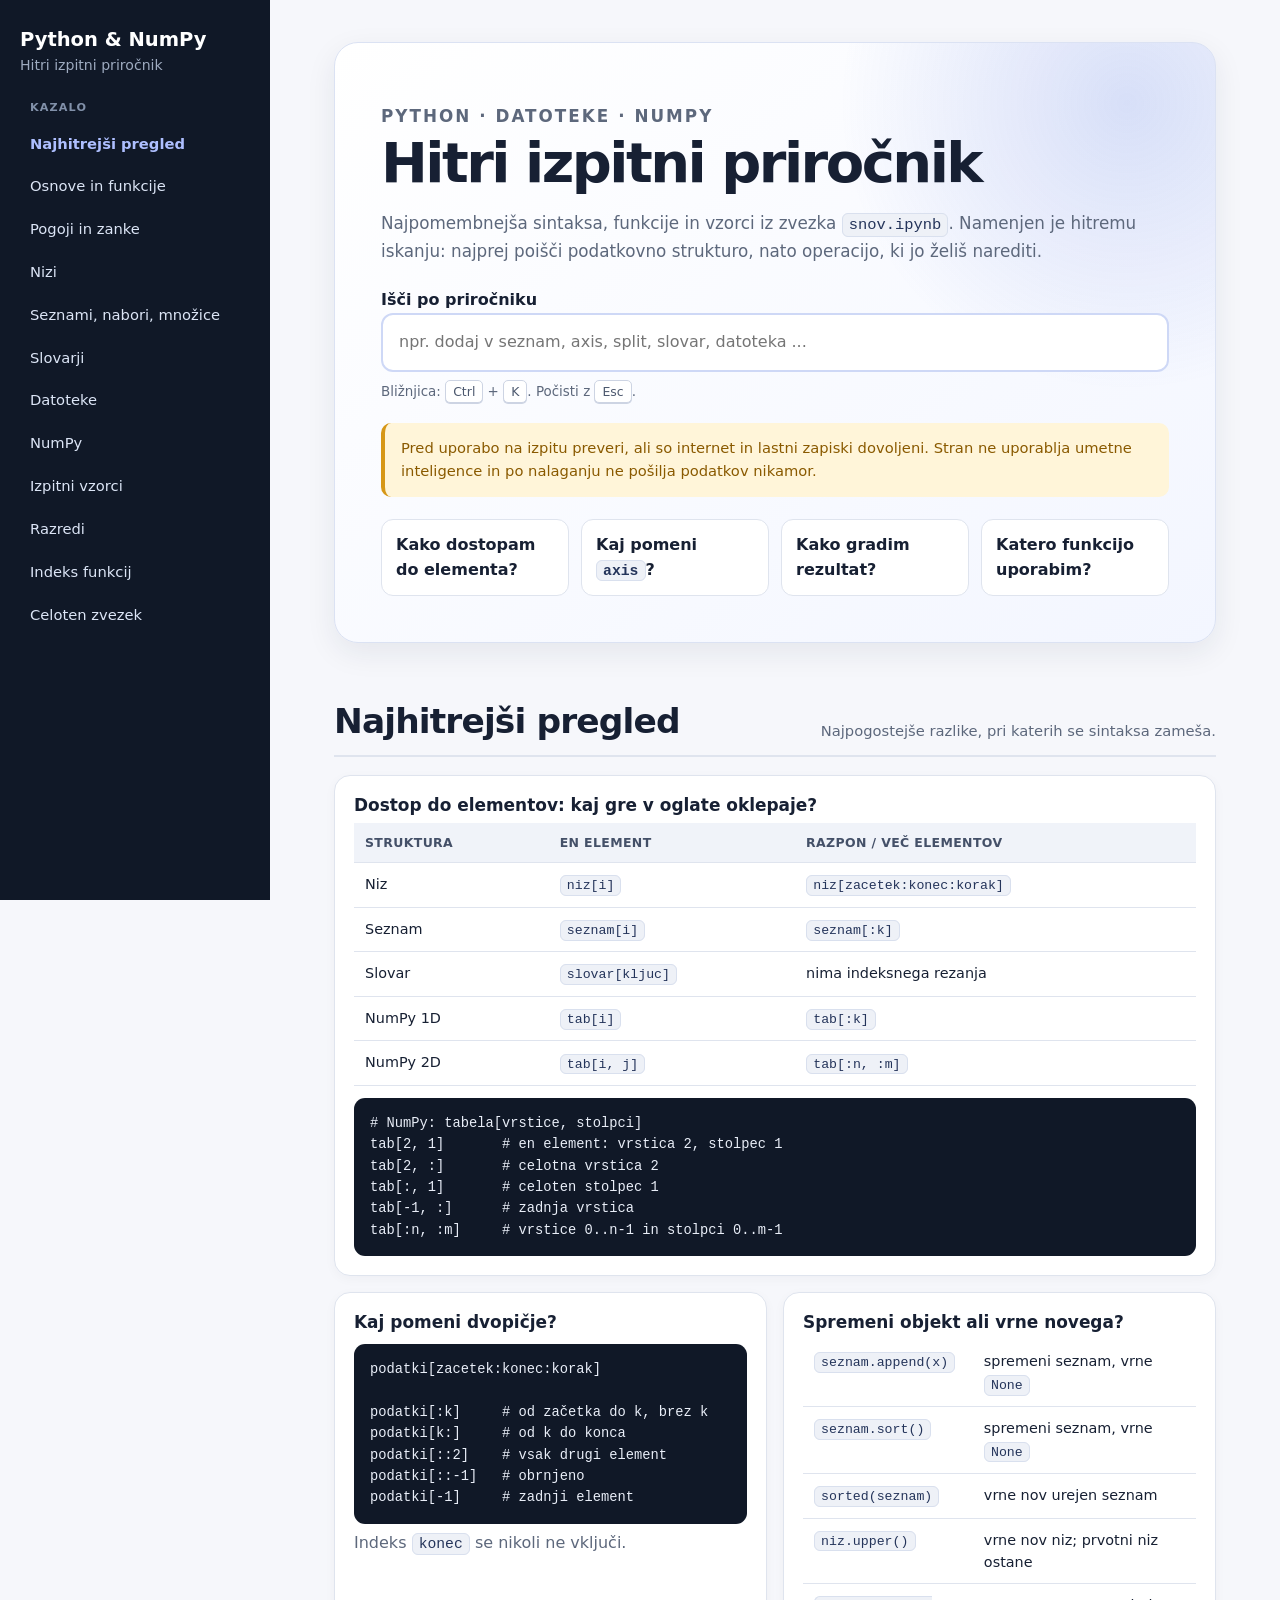
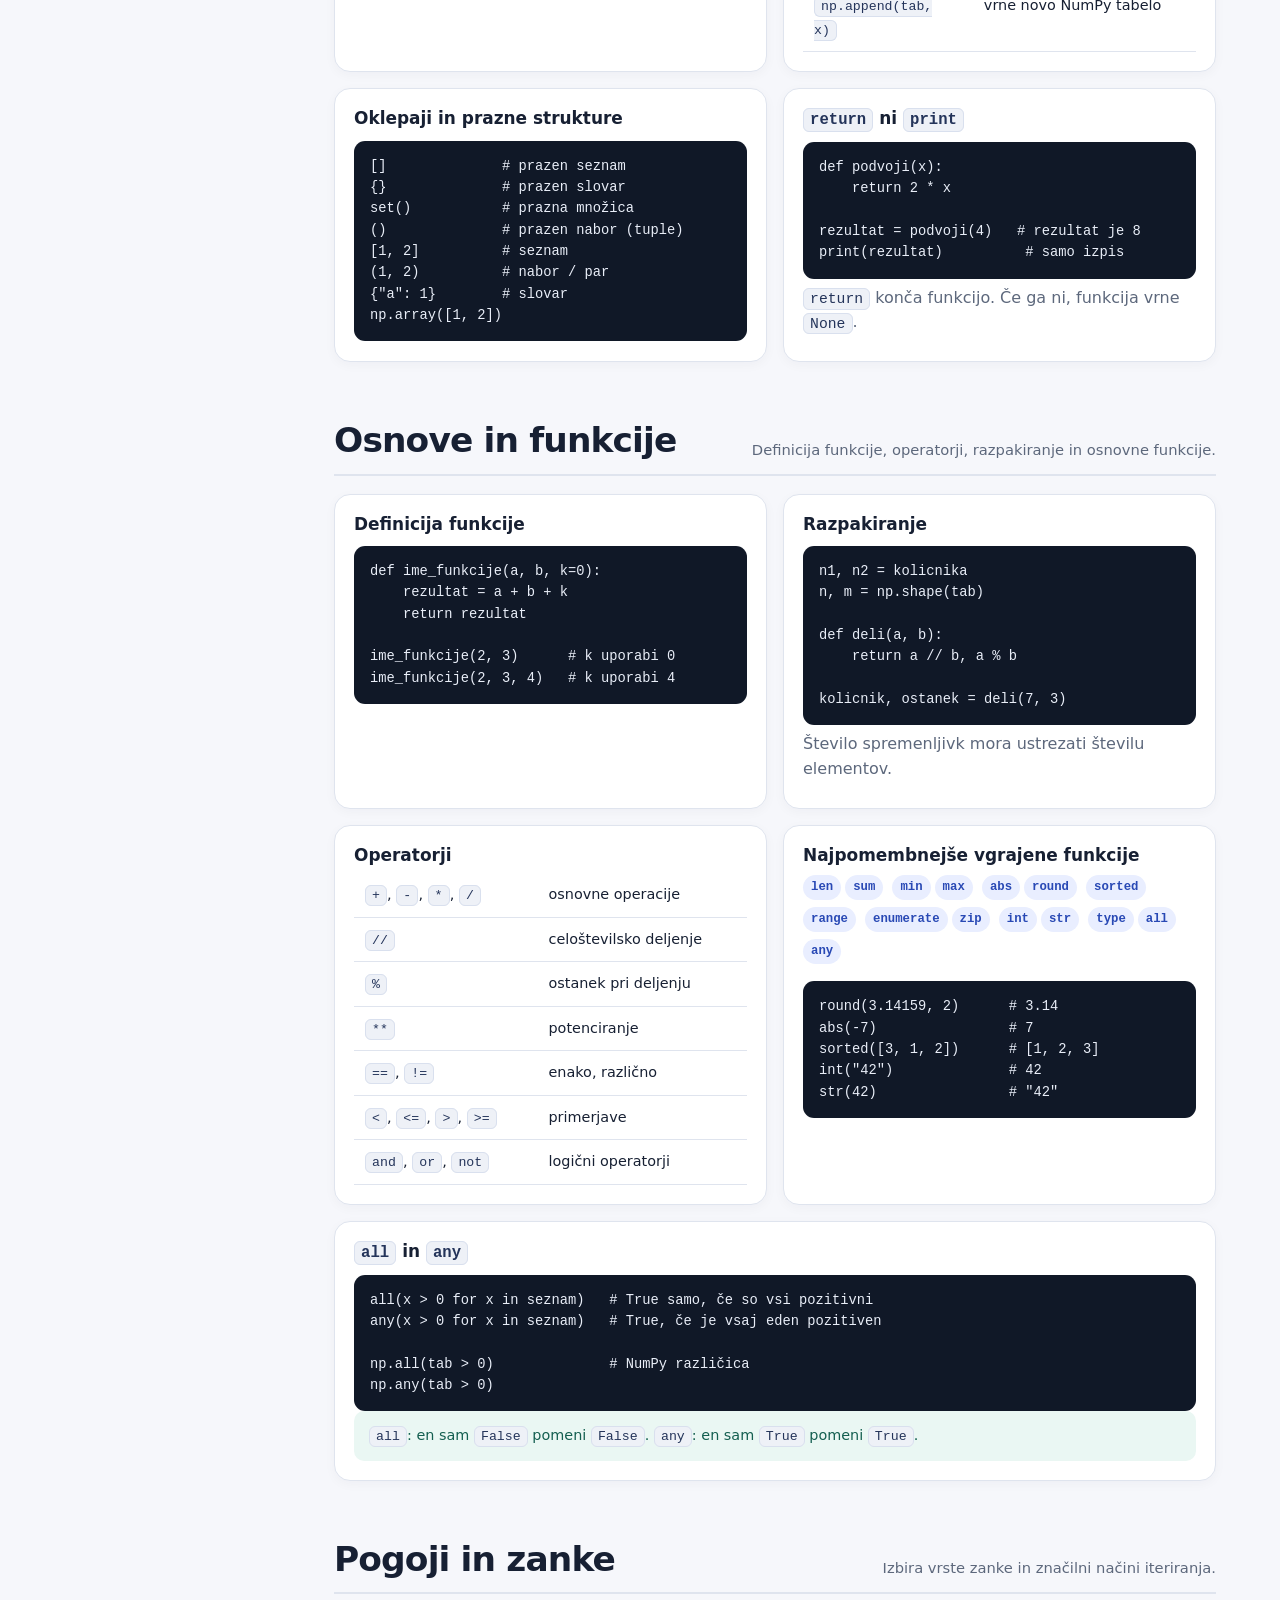
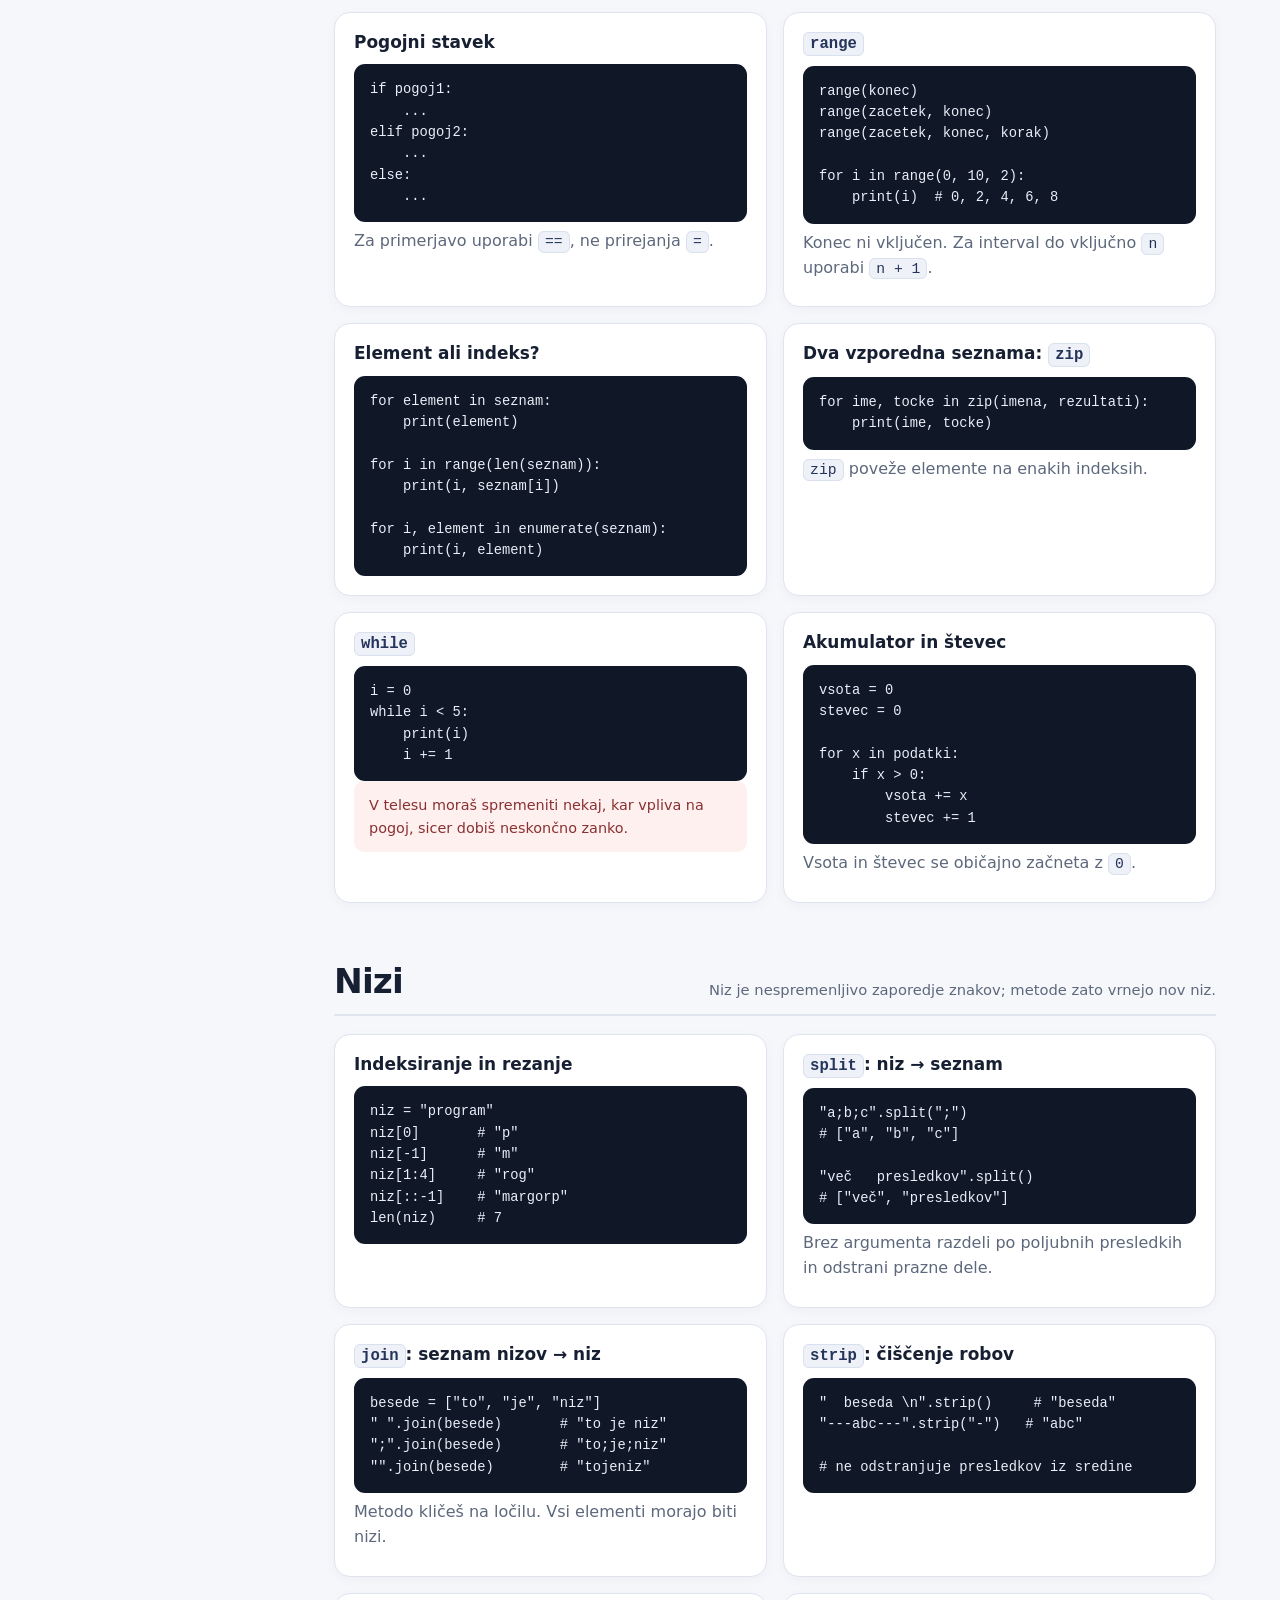
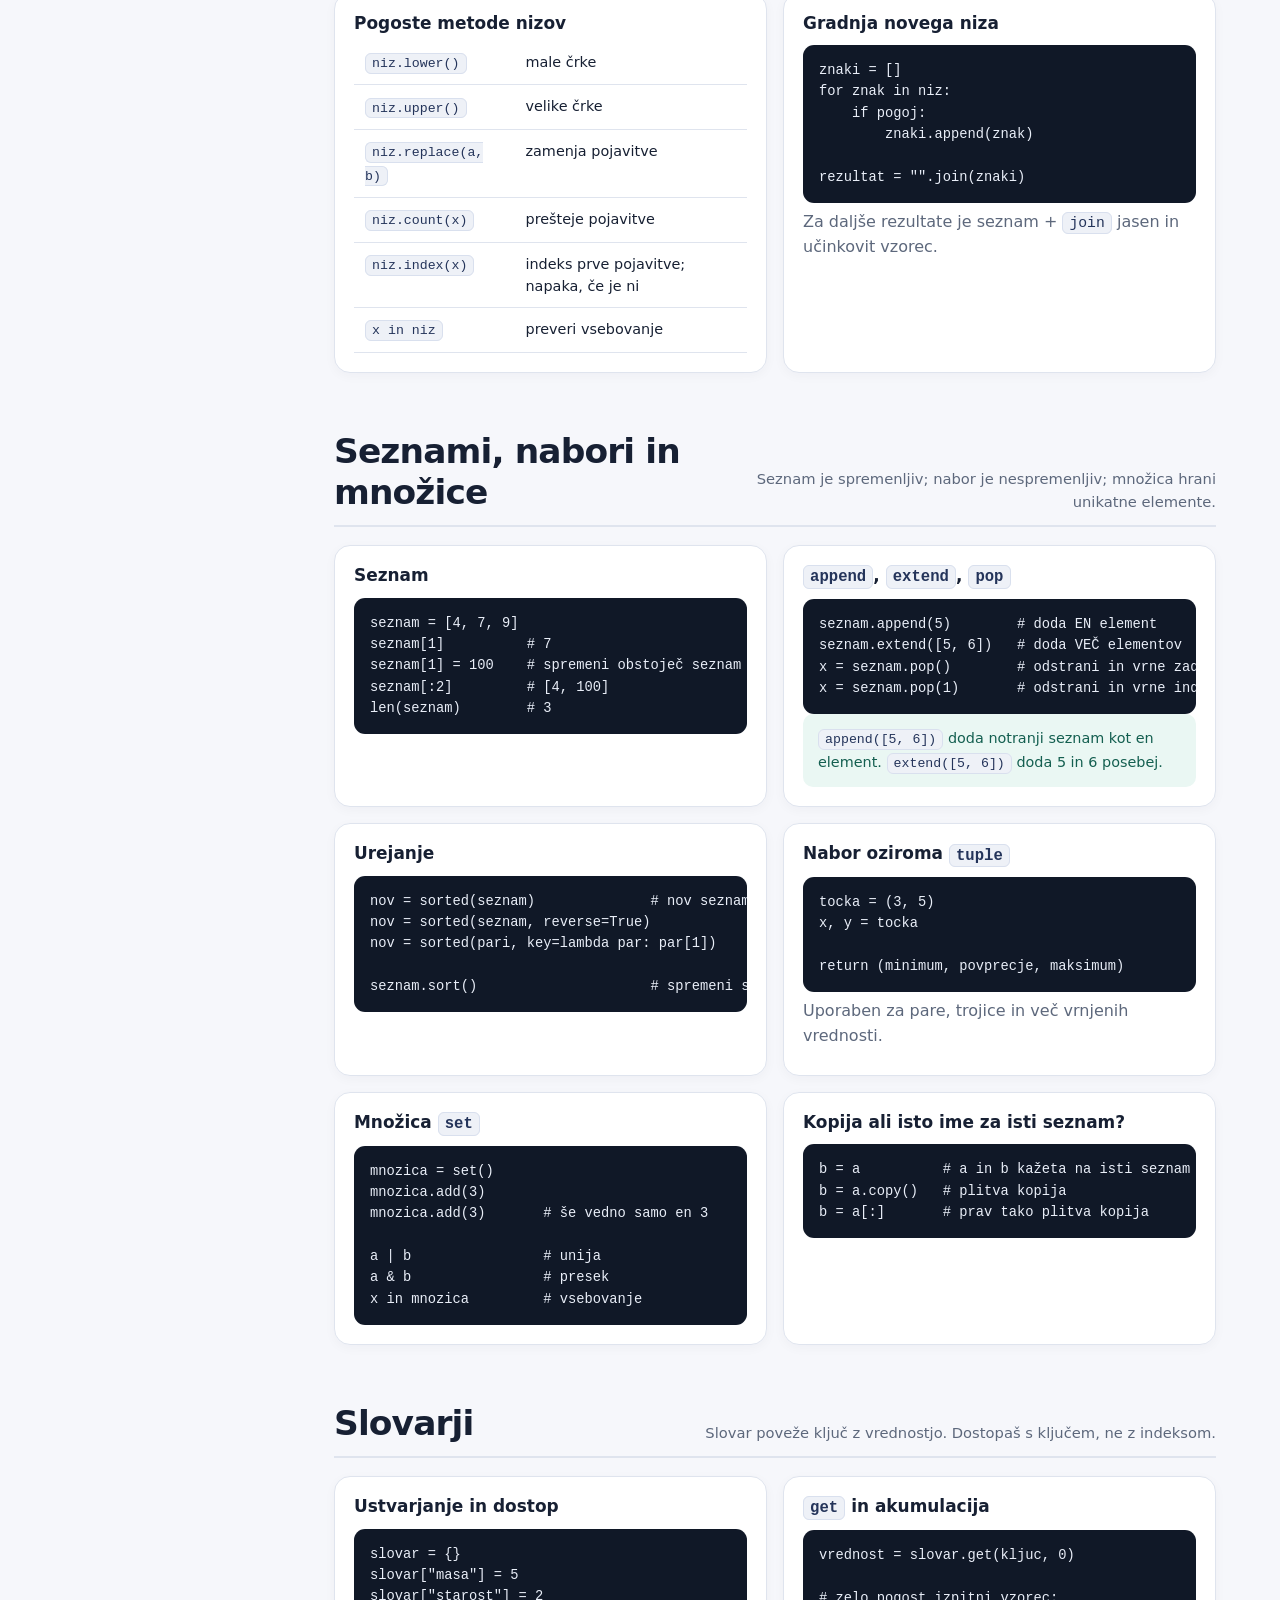
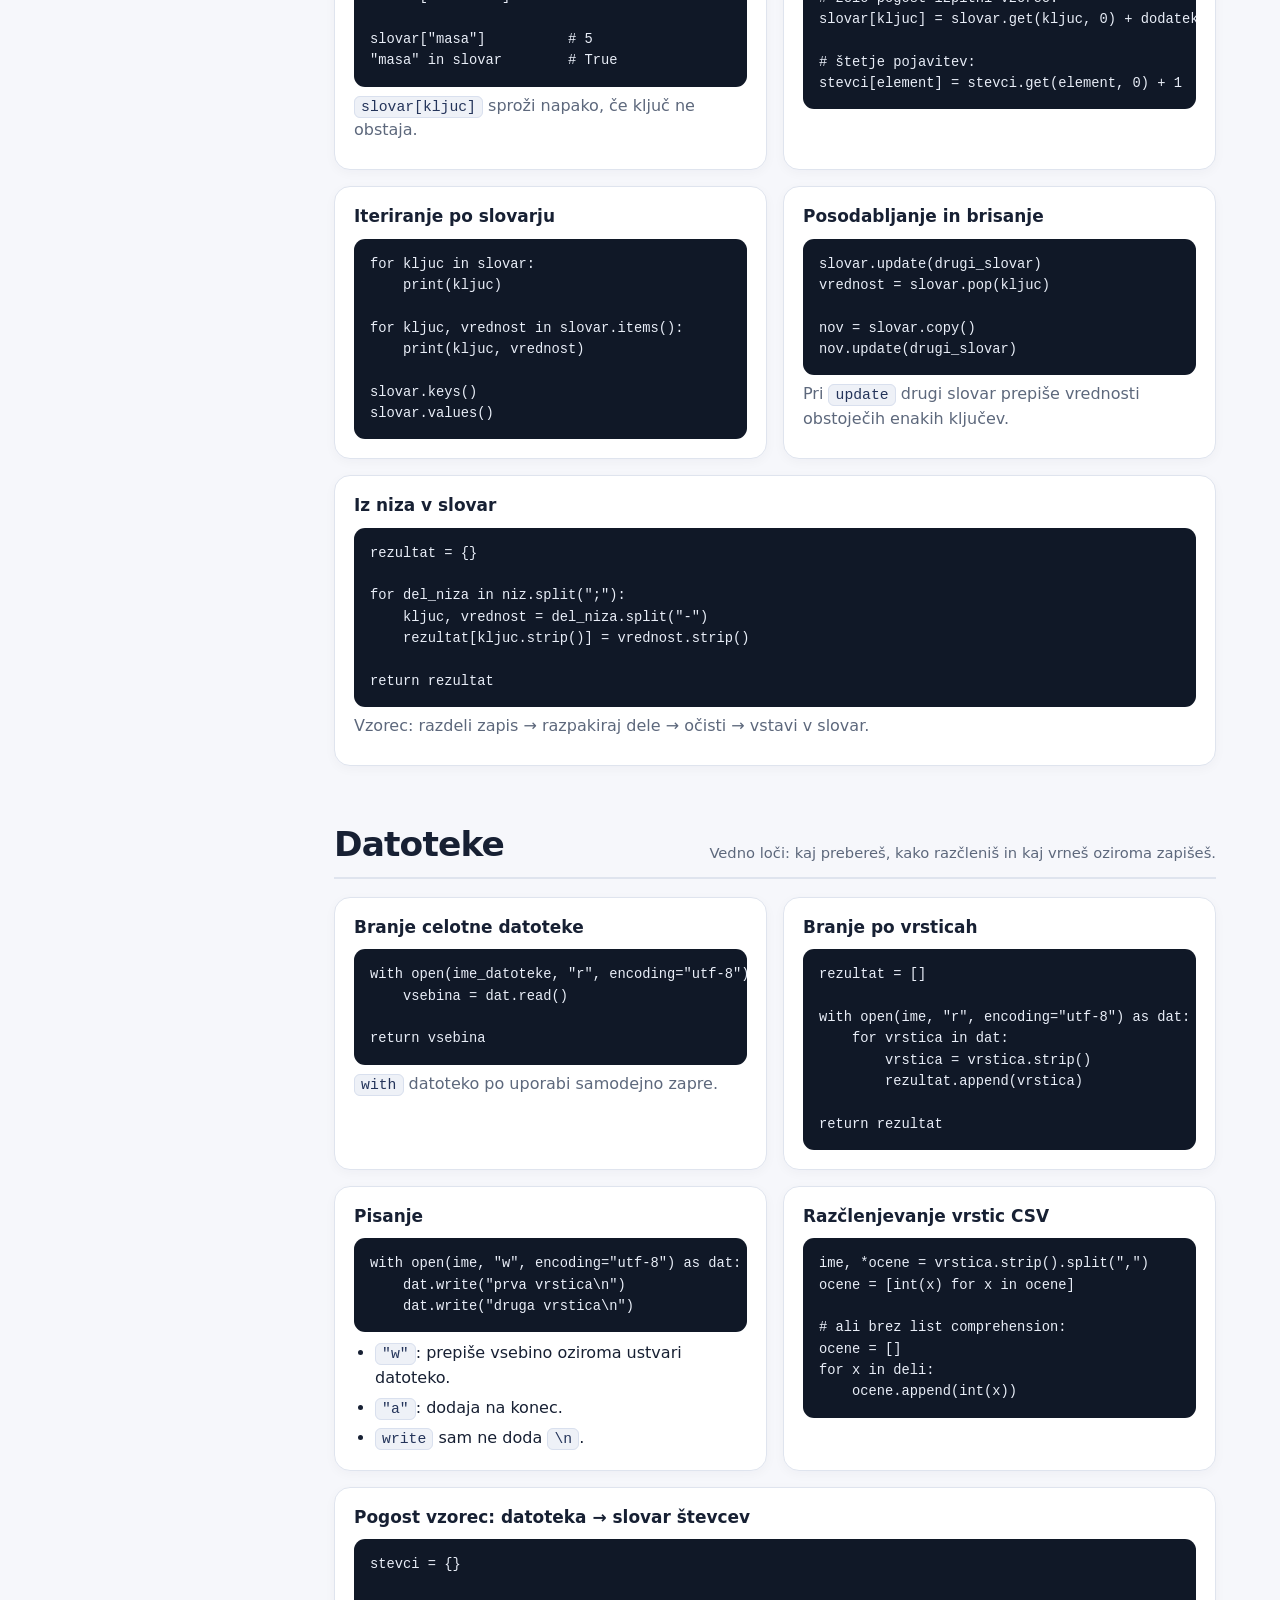
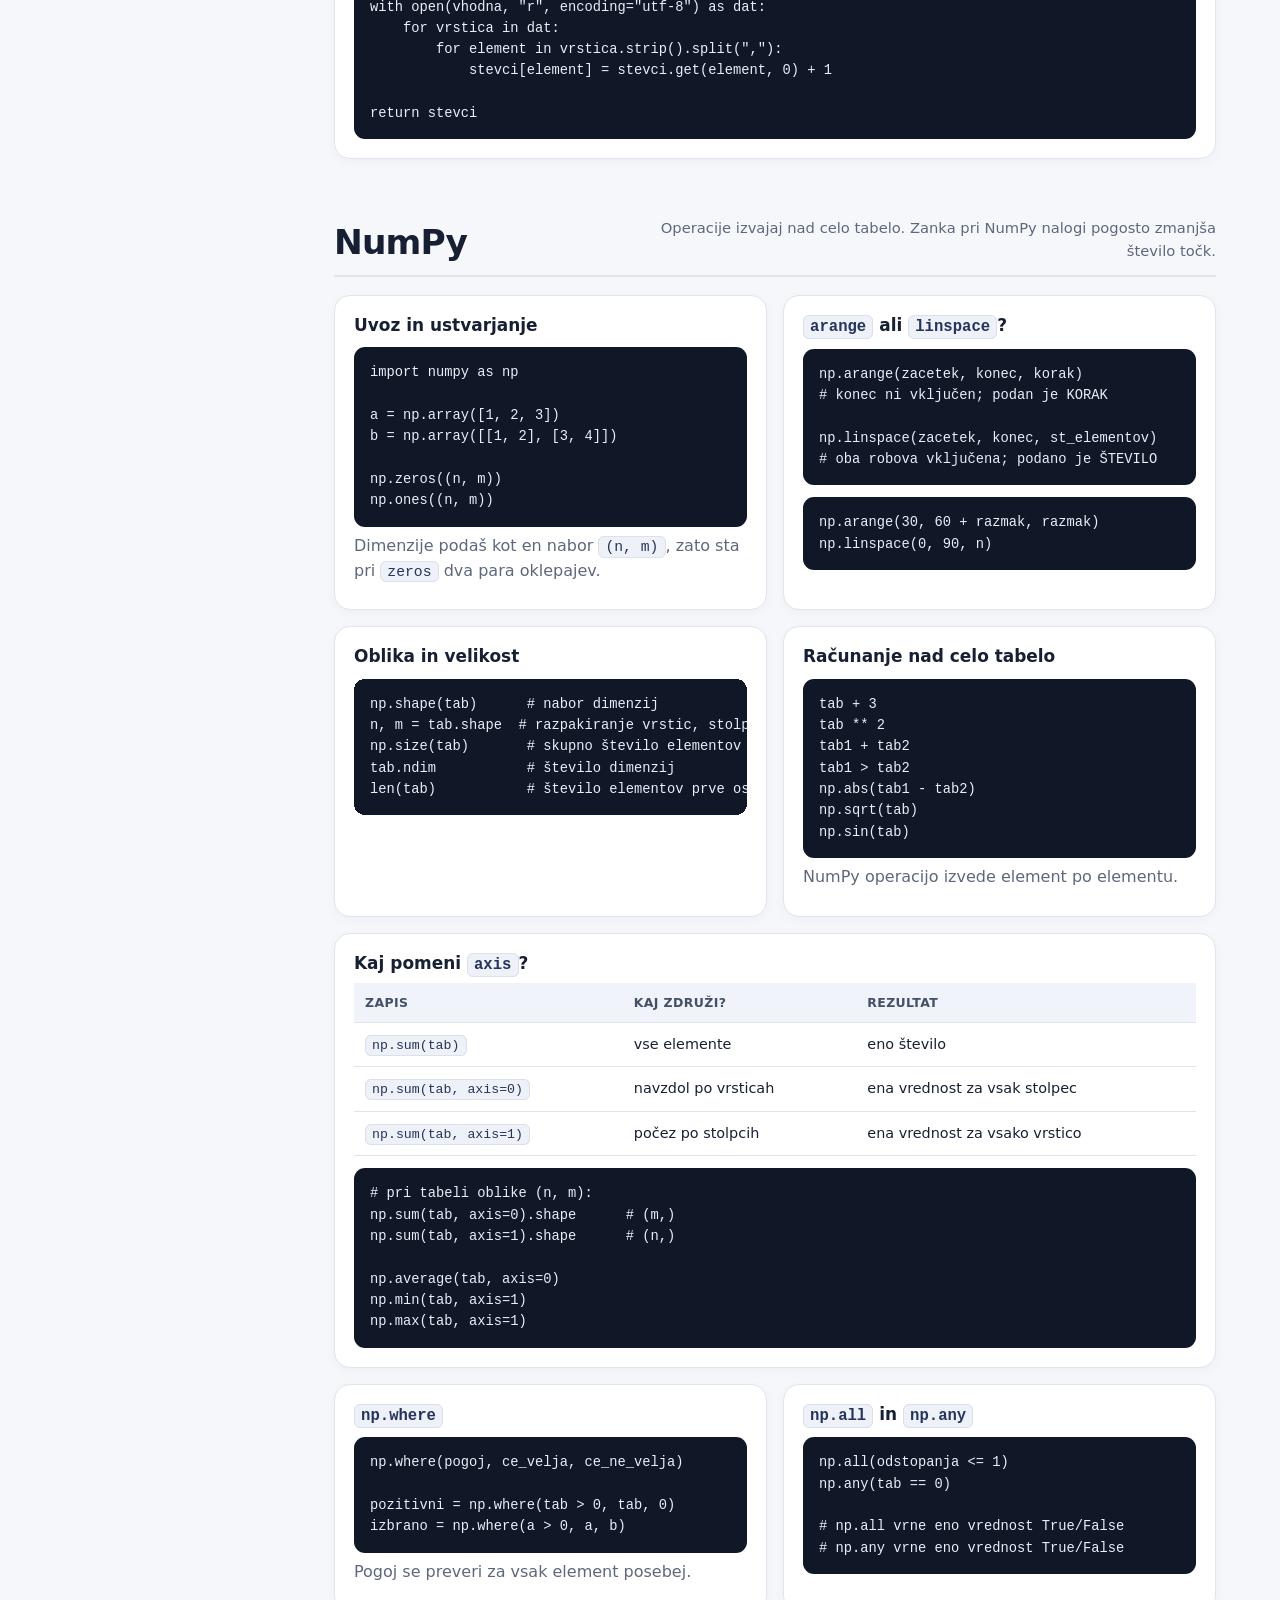
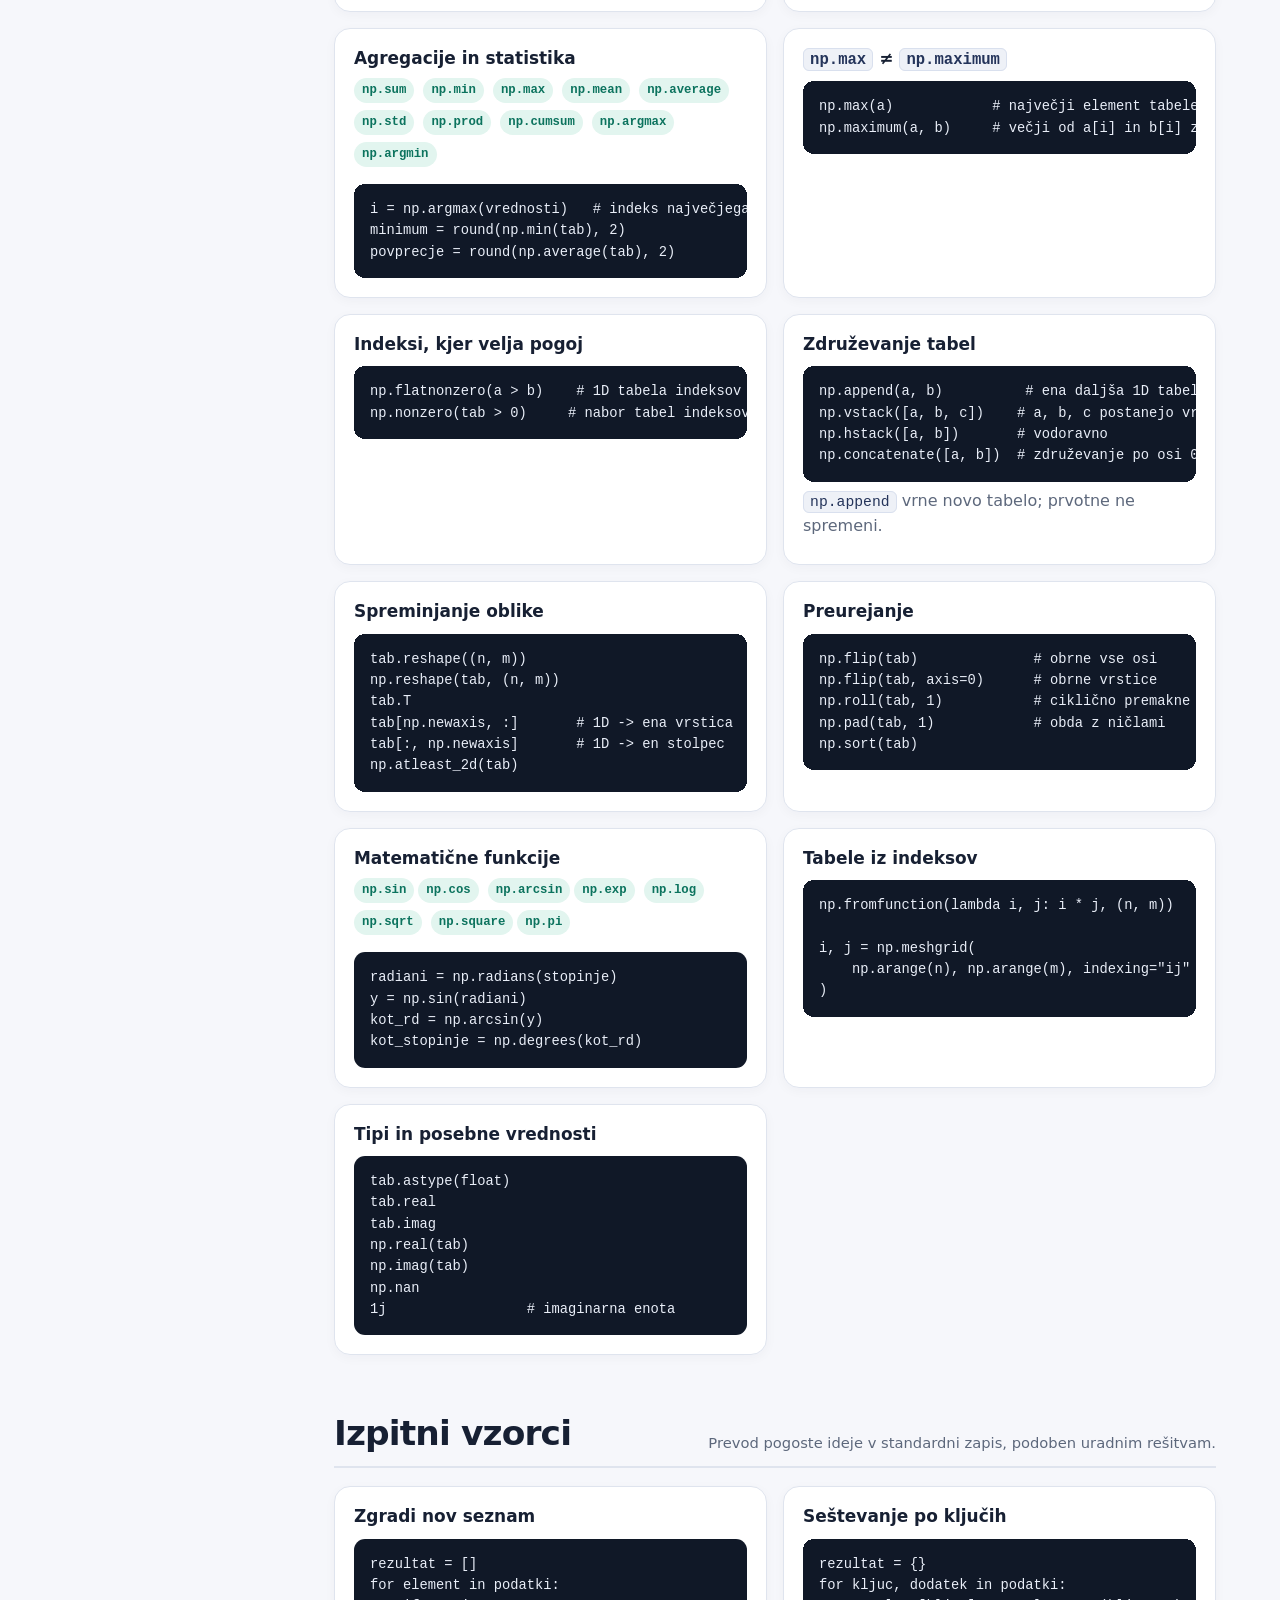
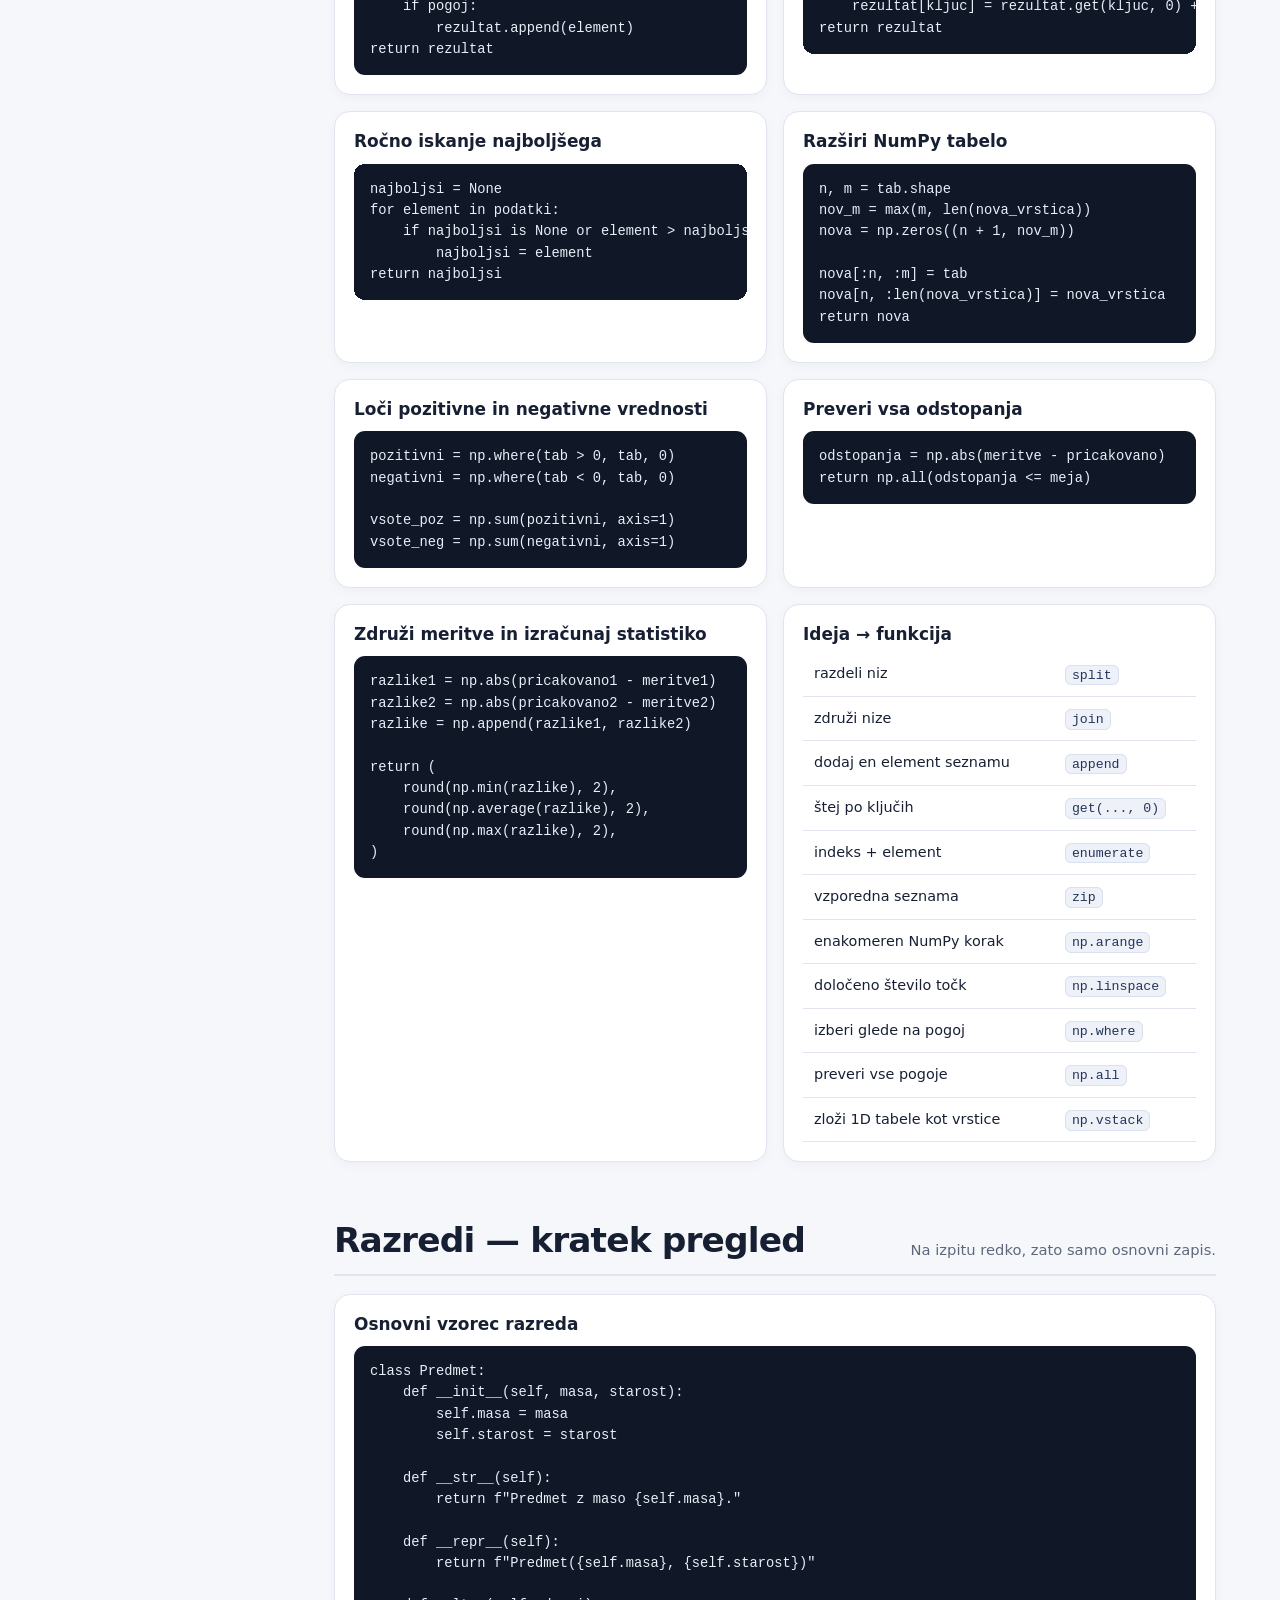
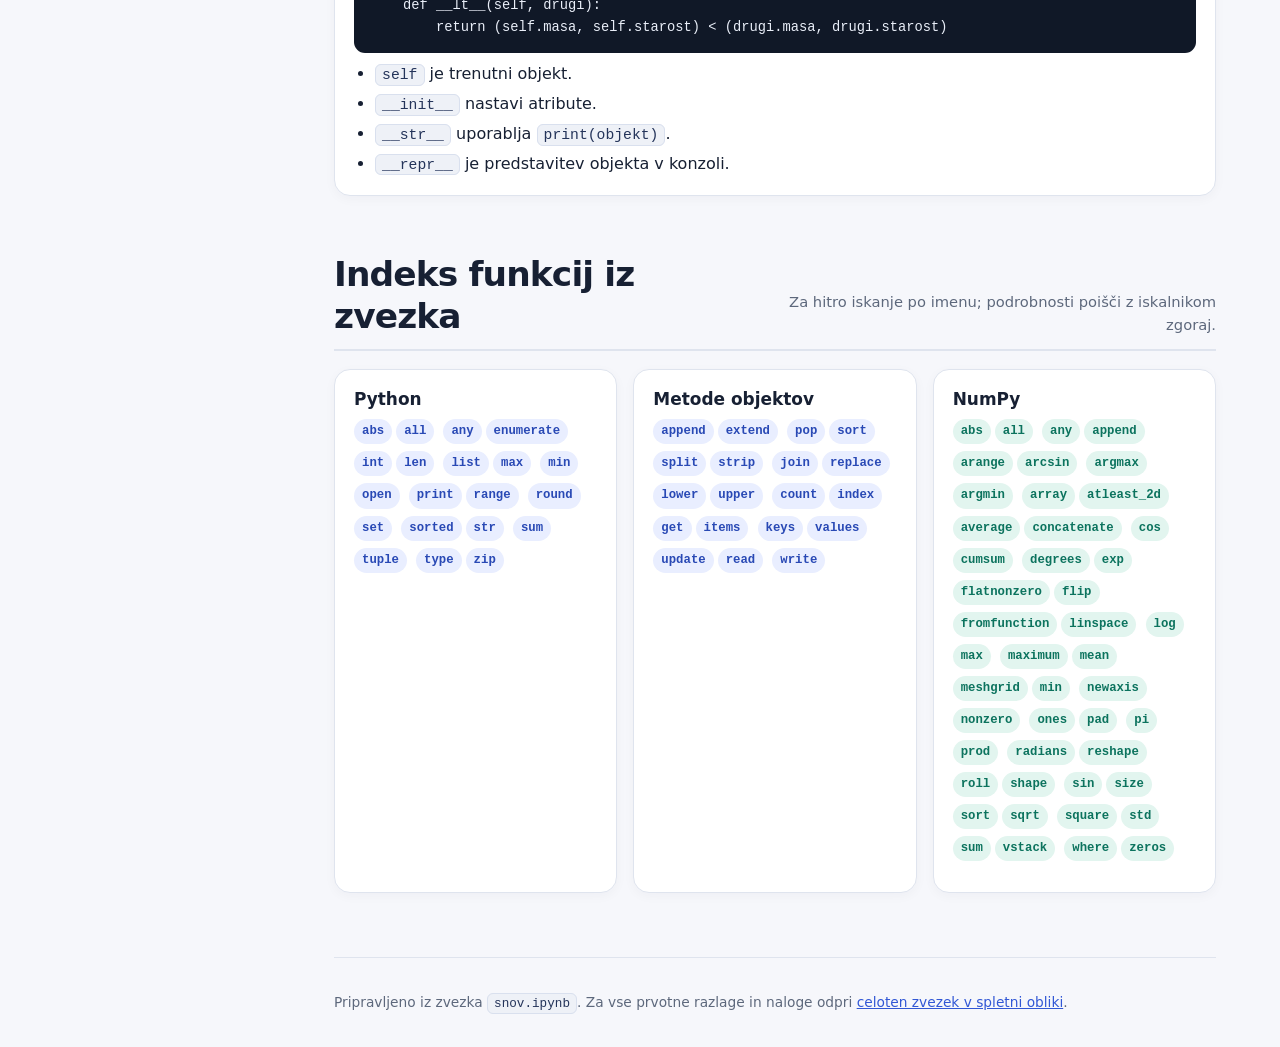
==== index.html @ 359f6122 "Add searchable Python and NumPy study guide" ====
<!doctype html>
<html lang="sl">
  <head>
    <meta charset="utf-8" />
    <meta name="viewport" content="width=device-width, initial-scale=1" />
    <meta
      name="description"
      content="Hiter pregled Python in NumPy sintakse za izpit."
    />
    <title>Python & NumPy — hitri izpitni priročnik</title>
    <link rel="stylesheet" href="styles.css" />
    <script src="app.js" defer></script>
  </head>
  <body>
    <div class="layout">
      <aside class="sidebar">
        <h2 class="brand">Python & NumPy</h2>
        <p class="brand-subtitle">Hitri izpitni priročnik</p>

        <div class="nav-label">Kazalo</div>
        <nav class="nav" aria-label="Glavno kazalo">
          <a class="emphasis" href="#hitro">Najhitrejši pregled</a>
          <a href="#osnove">Osnove in funkcije</a>
          <a href="#zanke">Pogoji in zanke</a>
          <a href="#nizi">Nizi</a>
          <a href="#seznami">Seznami, nabori, množice</a>
          <a href="#slovarji">Slovarji</a>
          <a href="#datoteke">Datoteke</a>
          <a href="#numpy">NumPy</a>
          <a href="#vzorci">Izpitni vzorci</a>
          <a href="#razredi">Razredi</a>
          <a href="#funkcije">Indeks funkcij</a>
          <a href="https://nbviewer.org/github/Neja2502/python_school/blob/main/snov.ipynb">Celoten zvezek</a>
        </nav>
      </aside>

      <main class="content">
        <header class="hero">
          <p class="eyebrow">Python · datoteke · NumPy</p>
          <h1>Hitri izpitni priročnik</h1>
          <p>
            Najpomembnejša sintaksa, funkcije in vzorci iz zvezka
            <code>snov.ipynb</code>. Namenjen je hitremu iskanju: najprej poišči
            podatkovno strukturo, nato operacijo, ki jo želiš narediti.
          </p>

          <div class="search-wrap">
            <label for="search"><strong>Išči po priročniku</strong></label>
            <input
              id="search"
              type="search"
              placeholder="npr. dodaj v seznam, axis, split, slovar, datoteka ..."
              autocomplete="off"
            />
            <div class="search-hint">
              Bližnjica: <span class="shortcut">Ctrl</span> +
              <span class="shortcut">K</span>. Počisti z
              <span class="shortcut">Esc</span>.
            </div>
          </div>

          <div class="notice">
            Pred uporabo na izpitu preveri, ali so internet in lastni zapiski
            dovoljeni. Stran ne uporablja umetne inteligence in po nalaganju ne
            pošilja podatkov nikamor.
          </div>

          <div class="quick-links">
            <a href="#indeksiranje">Kako dostopam do elementa?</a>
            <a href="#axis">Kaj pomeni <code>axis</code>?</a>
            <a href="#gradnja">Kako gradim rezultat?</a>
            <a href="#izbira-funkcije">Katero funkcijo uporabim?</a>
          </div>
        </header>

        <div id="no-results" class="no-results">
          Ni zadetkov. Poskusi s krajšim izrazom ali imenom funkcije.
        </div>

        <section id="hitro" class="section">
          <div class="section-heading">
            <h2>Najhitrejši pregled</h2>
            <p>Najpogostejše razlike, pri katerih se sintaksa zameša.</p>
          </div>

          <div class="grid">
            <article id="indeksiranje" class="card wide search-item" data-keywords="indeksiranje dostop element rezanje vrstica stolpec ključ">
              <h3>Dostop do elementov: kaj gre v oglate oklepaje?</h3>
              <div class="table-wrap">
                <table>
                  <thead>
                    <tr><th>Struktura</th><th>En element</th><th>Razpon / več elementov</th></tr>
                  </thead>
                  <tbody>
                    <tr><td>Niz</td><td><code>niz[i]</code></td><td><code>niz[zacetek:konec:korak]</code></td></tr>
                    <tr><td>Seznam</td><td><code>seznam[i]</code></td><td><code>seznam[:k]</code></td></tr>
                    <tr><td>Slovar</td><td><code>slovar[kljuc]</code></td><td>nima indeksnega rezanja</td></tr>
                    <tr><td>NumPy 1D</td><td><code>tab[i]</code></td><td><code>tab[:k]</code></td></tr>
                    <tr><td>NumPy 2D</td><td><code>tab[i, j]</code></td><td><code>tab[:n, :m]</code></td></tr>
                  </tbody>
                </table>
              </div>
              <pre><code># NumPy: tabela[vrstice, stolpci]
tab[2, 1]       # en element: vrstica 2, stolpec 1
tab[2, :]       # celotna vrstica 2
tab[:, 1]       # celoten stolpec 1
tab[-1, :]      # zadnja vrstica
tab[:n, :m]     # vrstice 0..n-1 in stolpci 0..m-1</code></pre>
            </article>

            <article class="card search-item" data-keywords="dvopičje rez slicing začetek konec korak">
              <h3>Kaj pomeni dvopičje?</h3>
              <pre><code>podatki[zacetek:konec:korak]

podatki[:k]     # od začetka do k, brez k
podatki[k:]     # od k do konca
podatki[::2]    # vsak drugi element
podatki[::-1]   # obrnjeno
podatki[-1]     # zadnji element</code></pre>
              <p>Indeks <code>konec</code> se nikoli ne vključi.</p>
            </article>

            <article class="card search-item" data-keywords="spremeni vrne None mutable append sort numpy">
              <h3>Spremeni objekt ali vrne novega?</h3>
              <div class="table-wrap">
                <table>
                  <tbody>
                    <tr><td><code>seznam.append(x)</code></td><td>spremeni seznam, vrne <code>None</code></td></tr>
                    <tr><td><code>seznam.sort()</code></td><td>spremeni seznam, vrne <code>None</code></td></tr>
                    <tr><td><code>sorted(seznam)</code></td><td>vrne nov urejen seznam</td></tr>
                    <tr><td><code>niz.upper()</code></td><td>vrne nov niz; prvotni niz ostane</td></tr>
                    <tr><td><code>np.append(tab, x)</code></td><td>vrne novo NumPy tabelo</td></tr>
                  </tbody>
                </table>
              </div>
            </article>

            <article class="card search-item" data-keywords="oklepaji podatkovne strukture prazno tuple par">
              <h3>Oklepaji in prazne strukture</h3>
              <pre><code>[]              # prazen seznam
{}              # prazen slovar
set()           # prazna množica
()              # prazen nabor (tuple)
[1, 2]          # seznam
(1, 2)          # nabor / par
{"a": 1}        # slovar
np.array([1, 2])</code></pre>
            </article>

            <article class="card search-item" data-keywords="return print zamik funkcija rezultat">
              <h3><code>return</code> ni <code>print</code></h3>
              <pre><code>def podvoji(x):
    return 2 * x

rezultat = podvoji(4)   # rezultat je 8
print(rezultat)          # samo izpis</code></pre>
              <p><code>return</code> konča funkcijo. Če ga ni, funkcija vrne <code>None</code>.</p>
            </article>
          </div>
        </section>

        <section id="osnove" class="section">
          <div class="section-heading">
            <h2>Osnove in funkcije</h2>
            <p>Definicija funkcije, operatorji, razpakiranje in osnovne funkcije.</p>
          </div>

          <div class="grid">
            <article class="card search-item" data-keywords="def funkcija argument parameter privzeta vrednost return">
              <h3>Definicija funkcije</h3>
              <pre><code>def ime_funkcije(a, b, k=0):
    rezultat = a + b + k
    return rezultat

ime_funkcije(2, 3)      # k uporabi 0
ime_funkcije(2, 3, 4)   # k uporabi 4</code></pre>
            </article>

            <article class="card search-item" data-keywords="razpakiranje tuple nabor par več return vrednosti">
              <h3>Razpakiranje</h3>
              <pre><code>n1, n2 = kolicnika
n, m = np.shape(tab)

def deli(a, b):
    return a // b, a % b

kolicnik, ostanek = deli(7, 3)</code></pre>
              <p>Število spremenljivk mora ustrezati številu elementov.</p>
            </article>

            <article class="card search-item" data-keywords="operatorji deljenje modulo potenca primerjava logični">
              <h3>Operatorji</h3>
              <div class="table-wrap">
                <table>
                  <tbody>
                    <tr><td><code>+</code>, <code>-</code>, <code>*</code>, <code>/</code></td><td>osnovne operacije</td></tr>
                    <tr><td><code>//</code></td><td>celoštevilsko deljenje</td></tr>
                    <tr><td><code>%</code></td><td>ostanek pri deljenju</td></tr>
                    <tr><td><code>**</code></td><td>potenciranje</td></tr>
                    <tr><td><code>==</code>, <code>!=</code></td><td>enako, različno</td></tr>
                    <tr><td><code>&lt;</code>, <code>&lt;=</code>, <code>&gt;</code>, <code>&gt;=</code></td><td>primerjave</td></tr>
                    <tr><td><code>and</code>, <code>or</code>, <code>not</code></td><td>logični operatorji</td></tr>
                  </tbody>
                </table>
              </div>
            </article>

            <article class="card search-item" data-keywords="osnovne funkcije len sum min max abs round sorted type int str enumerate zip">
              <h3>Najpomembnejše vgrajene funkcije</h3>
              <p>
                <span class="tag">len</span><span class="tag">sum</span>
                <span class="tag">min</span><span class="tag">max</span>
                <span class="tag">abs</span><span class="tag">round</span>
                <span class="tag">sorted</span><span class="tag">range</span>
                <span class="tag">enumerate</span><span class="tag">zip</span>
                <span class="tag">int</span><span class="tag">str</span>
                <span class="tag">type</span><span class="tag">all</span>
                <span class="tag">any</span>
              </p>
              <pre><code>round(3.14159, 2)      # 3.14
abs(-7)                # 7
sorted([3, 1, 2])      # [1, 2, 3]
int("42")              # 42
str(42)                # "42"</code></pre>
            </article>

            <article class="card wide search-item" data-keywords="all any vsi vsaj en pogoj generator">
              <h3><code>all</code> in <code>any</code></h3>
              <pre><code>all(x &gt; 0 for x in seznam)   # True samo, če so vsi pozitivni
any(x &gt; 0 for x in seznam)   # True, če je vsaj eden pozitiven

np.all(tab &gt; 0)              # NumPy različica
np.any(tab &gt; 0)</code></pre>
              <div class="callout"><code>all</code>: en sam <code>False</code> pomeni <code>False</code>. <code>any</code>: en sam <code>True</code> pomeni <code>True</code>.</div>
            </article>
          </div>
        </section>

        <section id="zanke" class="section">
          <div class="section-heading">
            <h2>Pogoji in zanke</h2>
            <p>Izbira vrste zanke in značilni načini iteriranja.</p>
          </div>

          <div class="grid">
            <article class="card search-item" data-keywords="if elif else pogoj">
              <h3>Pogojni stavek</h3>
              <pre><code>if pogoj1:
    ...
elif pogoj2:
    ...
else:
    ...</code></pre>
              <p>Za primerjavo uporabi <code>==</code>, ne prirejanja <code>=</code>.</p>
            </article>

            <article class="card search-item" data-keywords="range začetek konec korak for indeks">
              <h3><code>range</code></h3>
              <pre><code>range(konec)
range(zacetek, konec)
range(zacetek, konec, korak)

for i in range(0, 10, 2):
    print(i)  # 0, 2, 4, 6, 8</code></pre>
              <p>Konec ni vključen. Za interval do vključno <code>n</code> uporabi <code>n + 1</code>.</p>
            </article>

            <article class="card search-item" data-keywords="for element indeks enumerate">
              <h3>Element ali indeks?</h3>
              <pre><code>for element in seznam:
    print(element)

for i in range(len(seznam)):
    print(i, seznam[i])

for i, element in enumerate(seznam):
    print(i, element)</code></pre>
            </article>

            <article class="card search-item" data-keywords="zip vzporedni seznami pari">
              <h3>Dva vzporedna seznama: <code>zip</code></h3>
              <pre><code>for ime, tocke in zip(imena, rezultati):
    print(ime, tocke)</code></pre>
              <p><code>zip</code> poveže elemente na enakih indeksih.</p>
            </article>

            <article class="card search-item" data-keywords="while dokler števec posodabljanje neskončna zanka">
              <h3><code>while</code></h3>
              <pre><code>i = 0
while i &lt; 5:
    print(i)
    i += 1</code></pre>
              <div class="callout danger">V telesu moraš spremeniti nekaj, kar vpliva na pogoj, sicer dobiš neskončno zanko.</div>
            </article>

            <article class="card search-item" data-keywords="akumulator števec vsota začetna vrednost">
              <h3>Akumulator in števec</h3>
              <pre><code>vsota = 0
stevec = 0

for x in podatki:
    if x &gt; 0:
        vsota += x
        stevec += 1</code></pre>
              <p>Vsota in števec se običajno začneta z <code>0</code>.</p>
            </article>
          </div>
        </section>

        <section id="nizi" class="section">
          <div class="section-heading">
            <h2>Nizi</h2>
            <p>Niz je nespremenljivo zaporedje znakov; metode zato vrnejo nov niz.</p>
          </div>

          <div class="grid">
            <article class="card search-item" data-keywords="niz indeks znak slicing rezanje obrat">
              <h3>Indeksiranje in rezanje</h3>
              <pre><code>niz = "program"
niz[0]       # "p"
niz[-1]      # "m"
niz[1:4]     # "rog"
niz[::-1]    # "margorp"
len(niz)     # 7</code></pre>
            </article>

            <article class="card search-item" data-keywords="split razdeli niz seznam delimiter ločilo">
              <h3><code>split</code>: niz → seznam</h3>
              <pre><code>"a;b;c".split(";")
# ["a", "b", "c"]

"več   presledkov".split()
# ["več", "presledkov"]</code></pre>
              <p>Brez argumenta razdeli po poljubnih presledkih in odstrani prazne dele.</p>
            </article>

            <article class="card search-item" data-keywords="join združi seznam niz separator ločilo">
              <h3><code>join</code>: seznam nizov → niz</h3>
              <pre><code>besede = ["to", "je", "niz"]
" ".join(besede)       # "to je niz"
";".join(besede)       # "to;je;niz"
"".join(besede)        # "tojeniz"</code></pre>
              <p>Metodo kličeš na ločilu. Vsi elementi morajo biti nizi.</p>
            </article>

            <article class="card search-item" data-keywords="strip odstrani presledke rob začetek konec">
              <h3><code>strip</code>: čiščenje robov</h3>
              <pre><code>"  beseda \n".strip()     # "beseda"
"---abc---".strip("-")   # "abc"

# ne odstranjuje presledkov iz sredine</code></pre>
            </article>

            <article class="card search-item" data-keywords="replace lower upper count index find metode niza">
              <h3>Pogoste metode nizov</h3>
              <div class="table-wrap">
                <table>
                  <tbody>
                    <tr><td><code>niz.lower()</code></td><td>male črke</td></tr>
                    <tr><td><code>niz.upper()</code></td><td>velike črke</td></tr>
                    <tr><td><code>niz.replace(a, b)</code></td><td>zamenja pojavitve</td></tr>
                    <tr><td><code>niz.count(x)</code></td><td>prešteje pojavitve</td></tr>
                    <tr><td><code>niz.index(x)</code></td><td>indeks prve pojavitve; napaka, če je ni</td></tr>
                    <tr><td><code>x in niz</code></td><td>preveri vsebovanje</td></tr>
                  </tbody>
                </table>
              </div>
            </article>

            <article id="gradnja" class="card search-item" data-keywords="gradnja novega niza append join">
              <h3>Gradnja novega niza</h3>
              <pre><code>znaki = []
for znak in niz:
    if pogoj:
        znaki.append(znak)

rezultat = "".join(znaki)</code></pre>
              <p>Za daljše rezultate je seznam + <code>join</code> jasen in učinkovit vzorec.</p>
            </article>
          </div>
        </section>

        <section id="seznami" class="section">
          <div class="section-heading">
            <h2>Seznami, nabori in množice</h2>
            <p>Seznam je spremenljiv; nabor je nespremenljiv; množica hrani unikatne elemente.</p>
          </div>

          <div class="grid">
            <article class="card search-item" data-keywords="seznam ustvarjanje indeksiranje spreminjanje">
              <h3>Seznam</h3>
              <pre><code>seznam = [4, 7, 9]
seznam[1]          # 7
seznam[1] = 100    # spremeni obstoječ seznam
seznam[:2]         # [4, 100]
len(seznam)        # 3</code></pre>
            </article>

            <article class="card search-item" data-keywords="append extend pop dodaj odstrani seznam">
              <h3><code>append</code>, <code>extend</code>, <code>pop</code></h3>
              <pre><code>seznam.append(5)        # doda EN element
seznam.extend([5, 6])   # doda VEČ elementov
x = seznam.pop()        # odstrani in vrne zadnjega
x = seznam.pop(1)       # odstrani in vrne indeks 1</code></pre>
              <div class="callout"><code>append([5, 6])</code> doda notranji seznam kot en element. <code>extend([5, 6])</code> doda 5 in 6 posebej.</div>
            </article>

            <article class="card search-item" data-keywords="sort sorted reverse urejanje ključ lambda">
              <h3>Urejanje</h3>
              <pre><code>nov = sorted(seznam)              # nov seznam
nov = sorted(seznam, reverse=True)
nov = sorted(pari, key=lambda par: par[1])

seznam.sort()                     # spremeni seznam</code></pre>
            </article>

            <article class="card search-item" data-keywords="tuple nabor par immutable">
              <h3>Nabor oziroma <code>tuple</code></h3>
              <pre><code>tocka = (3, 5)
x, y = tocka

return (minimum, povprecje, maksimum)</code></pre>
              <p>Uporaben za pare, trojice in več vrnjenih vrednosti.</p>
            </article>

            <article class="card search-item" data-keywords="set množica unikatni elementi add unija presek">
              <h3>Množica <code>set</code></h3>
              <pre><code>mnozica = set()
mnozica.add(3)
mnozica.add(3)       # še vedno samo en 3

a | b                # unija
a &amp; b                # presek
x in mnozica         # vsebovanje</code></pre>
            </article>

            <article class="card search-item" data-keywords="kopija seznam alias isti objekt copy slicing">
              <h3>Kopija ali isto ime za isti seznam?</h3>
              <pre><code>b = a          # a in b kažeta na isti seznam
b = a.copy()   # plitva kopija
b = a[:]       # prav tako plitva kopija</code></pre>
            </article>
          </div>
        </section>

        <section id="slovarji" class="section">
          <div class="section-heading">
            <h2>Slovarji</h2>
            <p>Slovar poveže ključ z vrednostjo. Dostopaš s ključem, ne z indeksom.</p>
          </div>

          <div class="grid">
            <article class="card search-item" data-keywords="slovar ključ vrednost dostop dodaj spremeni">
              <h3>Ustvarjanje in dostop</h3>
              <pre><code>slovar = {}
slovar["masa"] = 5
slovar["starost"] = 2

slovar["masa"]          # 5
"masa" in slovar        # True</code></pre>
              <p><code>slovar[kljuc]</code> sproži napako, če ključ ne obstaja.</p>
            </article>

            <article class="card search-item" data-keywords="get privzeta vrednost števec akumulacija slovar">
              <h3><code>get</code> in akumulacija</h3>
              <pre><code>vrednost = slovar.get(kljuc, 0)

# zelo pogost izpitni vzorec:
slovar[kljuc] = slovar.get(kljuc, 0) + dodatek

# štetje pojavitev:
stevci[element] = stevci.get(element, 0) + 1</code></pre>
            </article>

            <article class="card search-item" data-keywords="items keys values iteriranje slovar">
              <h3>Iteriranje po slovarju</h3>
              <pre><code>for kljuc in slovar:
    print(kljuc)

for kljuc, vrednost in slovar.items():
    print(kljuc, vrednost)

slovar.keys()
slovar.values()</code></pre>
            </article>

            <article class="card search-item" data-keywords="update pop združevanje brisanje slovar">
              <h3>Posodabljanje in brisanje</h3>
              <pre><code>slovar.update(drugi_slovar)
vrednost = slovar.pop(kljuc)

nov = slovar.copy()
nov.update(drugi_slovar)</code></pre>
              <p>Pri <code>update</code> drugi slovar prepiše vrednosti obstoječih enakih ključev.</p>
            </article>

            <article class="card wide search-item" data-keywords="niz v slovar split strip parsing razčlenjevanje">
              <h3>Iz niza v slovar</h3>
              <pre><code>rezultat = {}

for del_niza in niz.split(";"):
    kljuc, vrednost = del_niza.split("-")
    rezultat[kljuc.strip()] = vrednost.strip()

return rezultat</code></pre>
              <p>Vzorec: razdeli zapis → razpakiraj dele → očisti → vstavi v slovar.</p>
            </article>
          </div>
        </section>

        <section id="datoteke" class="section">
          <div class="section-heading">
            <h2>Datoteke</h2>
            <p>Vedno loči: kaj prebereš, kako razčleniš in kaj vrneš oziroma zapišeš.</p>
          </div>

          <div class="grid">
            <article class="card search-item" data-keywords="open with read branje datoteke encoding">
              <h3>Branje celotne datoteke</h3>
              <pre><code>with open(ime_datoteke, "r", encoding="utf-8") as dat:
    vsebina = dat.read()

return vsebina</code></pre>
              <p><code>with</code> datoteko po uporabi samodejno zapre.</p>
            </article>

            <article class="card search-item" data-keywords="vrstice iteriranje strip newline branje datoteke">
              <h3>Branje po vrsticah</h3>
              <pre><code>rezultat = []

with open(ime, "r", encoding="utf-8") as dat:
    for vrstica in dat:
        vrstica = vrstica.strip()
        rezultat.append(vrstica)

return rezultat</code></pre>
            </article>

            <article class="card search-item" data-keywords="write pisanje datoteka newline način w a">
              <h3>Pisanje</h3>
              <pre><code>with open(ime, "w", encoding="utf-8") as dat:
    dat.write("prva vrstica\n")
    dat.write("druga vrstica\n")</code></pre>
              <ul>
                <li><code>"w"</code>: prepiše vsebino oziroma ustvari datoteko.</li>
                <li><code>"a"</code>: dodaja na konec.</li>
                <li><code>write</code> sam ne doda <code>\n</code>.</li>
              </ul>
            </article>

            <article class="card search-item" data-keywords="csv split vejica int pretvorba razčlenjevanje datoteka">
              <h3>Razčlenjevanje vrstic CSV</h3>
              <pre><code>ime, *ocene = vrstica.strip().split(",")
ocene = [int(x) for x in ocene]

# ali brez list comprehension:
ocene = []
for x in deli:
    ocene.append(int(x))</code></pre>
            </article>

            <article class="card wide search-item" data-keywords="datoteka slovar štetje pojavitev vzorec">
              <h3>Pogost vzorec: datoteka → slovar števcev</h3>
              <pre><code>stevci = {}

with open(vhodna, "r", encoding="utf-8") as dat:
    for vrstica in dat:
        for element in vrstica.strip().split(","):
            stevci[element] = stevci.get(element, 0) + 1

return stevci</code></pre>
            </article>
          </div>
        </section>

        <section id="numpy" class="section">
          <div class="section-heading">
            <h2>NumPy</h2>
            <p>Operacije izvajaj nad celo tabelo. Zanka pri NumPy nalogi pogosto zmanjša število točk.</p>
          </div>

          <div class="grid">
            <article class="card search-item" data-keywords="numpy import array ustvarjanje tabela">
              <h3>Uvoz in ustvarjanje</h3>
              <pre><code>import numpy as np

a = np.array([1, 2, 3])
b = np.array([[1, 2], [3, 4]])

np.zeros((n, m))
np.ones((n, m))</code></pre>
              <p>Dimenzije podaš kot en nabor <code>(n, m)</code>, zato sta pri <code>zeros</code> dva para oklepajev.</p>
            </article>

            <article class="card search-item" data-keywords="arange linspace generiranje interval korak število elementov">
              <h3><code>arange</code> ali <code>linspace</code>?</h3>
              <pre><code>np.arange(zacetek, konec, korak)
# konec ni vključen; podan je KORAK

np.linspace(zacetek, konec, st_elementov)
# oba robova vključena; podano je ŠTEVILO</code></pre>
              <pre><code>np.arange(30, 60 + razmak, razmak)
np.linspace(0, 90, n)</code></pre>
            </article>

            <article class="card search-item" data-keywords="shape size ndim dimenzije vrstice stolpci len">
              <h3>Oblika in velikost</h3>
              <pre><code>np.shape(tab)      # nabor dimenzij
n, m = tab.shape  # razpakiranje vrstic, stolpcev
np.size(tab)       # skupno število elementov
tab.ndim           # število dimenzij
len(tab)           # število elementov prve osi</code></pre>
            </article>

            <article class="card search-item" data-keywords="vektorizacija računanje element po element tabela operatorji broadcasting">
              <h3>Računanje nad celo tabelo</h3>
              <pre><code>tab + 3
tab ** 2
tab1 + tab2
tab1 &gt; tab2
np.abs(tab1 - tab2)
np.sqrt(tab)
np.sin(tab)</code></pre>
              <p>NumPy operacijo izvede element po elementu.</p>
            </article>

            <article id="axis" class="card wide search-item" data-keywords="axis os vsota povprečje vrstice stolpci sum average mean">
              <h3>Kaj pomeni <code>axis</code>?</h3>
              <div class="table-wrap">
                <table>
                  <thead><tr><th>Zapis</th><th>Kaj združi?</th><th>Rezultat</th></tr></thead>
                  <tbody>
                    <tr><td><code>np.sum(tab)</code></td><td>vse elemente</td><td>eno število</td></tr>
                    <tr><td><code>np.sum(tab, axis=0)</code></td><td>navzdol po vrsticah</td><td>ena vrednost za vsak stolpec</td></tr>
                    <tr><td><code>np.sum(tab, axis=1)</code></td><td>počez po stolpcih</td><td>ena vrednost za vsako vrstico</td></tr>
                  </tbody>
                </table>
              </div>
              <pre><code># pri tabeli oblike (n, m):
np.sum(tab, axis=0).shape      # (m,)
np.sum(tab, axis=1).shape      # (n,)

np.average(tab, axis=0)
np.min(tab, axis=1)
np.max(tab, axis=1)</code></pre>
            </article>

            <article class="card search-item" data-keywords="where pogoj izbira filter pozitivni negativni">
              <h3><code>np.where</code></h3>
              <pre><code>np.where(pogoj, ce_velja, ce_ne_velja)

pozitivni = np.where(tab &gt; 0, tab, 0)
izbrano = np.where(a &gt; 0, a, b)</code></pre>
              <p>Pogoj se preveri za vsak element posebej.</p>
            </article>

            <article class="card search-item" data-keywords="all any true false numpy pogoj">
              <h3><code>np.all</code> in <code>np.any</code></h3>
              <pre><code>np.all(odstopanja &lt;= 1)
np.any(tab == 0)

# np.all vrne eno vrednost True/False
# np.any vrne eno vrednost True/False</code></pre>
            </article>

            <article class="card search-item" data-keywords="minimum maximum max min mean average std prod cumsum argmax argmin statistika">
              <h3>Agregacije in statistika</h3>
              <p>
                <span class="tag green">np.sum</span>
                <span class="tag green">np.min</span>
                <span class="tag green">np.max</span>
                <span class="tag green">np.mean</span>
                <span class="tag green">np.average</span>
                <span class="tag green">np.std</span>
                <span class="tag green">np.prod</span>
                <span class="tag green">np.cumsum</span>
                <span class="tag green">np.argmax</span>
                <span class="tag green">np.argmin</span>
              </p>
              <pre><code>i = np.argmax(vrednosti)   # indeks največjega
minimum = round(np.min(tab), 2)
povprecje = round(np.average(tab), 2)</code></pre>
            </article>

            <article class="card search-item" data-keywords="maximum elementwise max razlika">
              <h3><code>np.max</code> ≠ <code>np.maximum</code></h3>
              <pre><code>np.max(a)            # največji element tabele a
np.maximum(a, b)     # večji od a[i] in b[i] za vsak i</code></pre>
            </article>

            <article class="card search-item" data-keywords="flatnonzero nonzero indeksi pogoj iskanje">
              <h3>Indeksi, kjer velja pogoj</h3>
              <pre><code>np.flatnonzero(a &gt; b)    # 1D tabela indeksov
np.nonzero(tab &gt; 0)     # nabor tabel indeksov po oseh</code></pre>
            </article>

            <article class="card search-item" data-keywords="append vstack concatenate hstack združevanje tabel">
              <h3>Združevanje tabel</h3>
              <pre><code>np.append(a, b)          # ena daljša 1D tabela
np.vstack([a, b, c])    # a, b, c postanejo vrstice
np.hstack([a, b])       # vodoravno
np.concatenate([a, b])  # združevanje po osi 0 privzeto</code></pre>
              <p><code>np.append</code> vrne novo tabelo; prvotne ne spremeni.</p>
            </article>

            <article class="card search-item" data-keywords="reshape newaxis atleast_2d transpose T oblika">
              <h3>Spreminjanje oblike</h3>
              <pre><code>tab.reshape((n, m))
np.reshape(tab, (n, m))
tab.T
tab[np.newaxis, :]       # 1D -&gt; ena vrstica
tab[:, np.newaxis]       # 1D -&gt; en stolpec
np.atleast_2d(tab)</code></pre>
            </article>

            <article class="card search-item" data-keywords="flip roll pad sort preurejanje tabela">
              <h3>Preurejanje</h3>
              <pre><code>np.flip(tab)              # obrne vse osi
np.flip(tab, axis=0)      # obrne vrstice
np.roll(tab, 1)           # ciklično premakne
np.pad(tab, 1)            # obda z ničlami
np.sort(tab)</code></pre>
            </article>

            <article class="card search-item" data-keywords="sin cos exp log sqrt square pi radians degrees arcsin matematika numpy">
              <h3>Matematične funkcije</h3>
              <p>
                <span class="tag green">np.sin</span><span class="tag green">np.cos</span>
                <span class="tag green">np.arcsin</span><span class="tag green">np.exp</span>
                <span class="tag green">np.log</span><span class="tag green">np.sqrt</span>
                <span class="tag green">np.square</span><span class="tag green">np.pi</span>
              </p>
              <pre><code>radiani = np.radians(stopinje)
y = np.sin(radiani)
kot_rd = np.arcsin(y)
kot_stopinje = np.degrees(kot_rd)</code></pre>
            </article>

            <article class="card search-item" data-keywords="fromfunction meshgrid indeksi generiranje večdimenzionalne tabele">
              <h3>Tabele iz indeksov</h3>
              <pre><code>np.fromfunction(lambda i, j: i * j, (n, m))

i, j = np.meshgrid(
    np.arange(n), np.arange(m), indexing="ij"
)</code></pre>
            </article>

            <article class="card search-item" data-keywords="complex real imag nan astype dtype tip podatkov">
              <h3>Tipi in posebne vrednosti</h3>
              <pre><code>tab.astype(float)
tab.real
tab.imag
np.real(tab)
np.imag(tab)
np.nan
1j                 # imaginarna enota</code></pre>
            </article>
          </div>
        </section>

        <section id="vzorci" class="section">
          <div class="section-heading">
            <h2>Izpitni vzorci</h2>
            <p>Prevod pogoste ideje v standardni zapis, podoben uradnim rešitvam.</p>
          </div>

          <div class="grid">
            <article class="card search-item" data-keywords="nov seznam filter pogoj append vzorec">
              <h3>Zgradi nov seznam</h3>
              <pre><code>rezultat = []
for element in podatki:
    if pogoj:
        rezultat.append(element)
return rezultat</code></pre>
            </article>

            <article class="card search-item" data-keywords="slovar štetje akumulacija get vzorec">
              <h3>Seštevanje po ključih</h3>
              <pre><code>rezultat = {}
for kljuc, dodatek in podatki:
    rezultat[kljuc] = rezultat.get(kljuc, 0) + dodatek
return rezultat</code></pre>
            </article>

            <article class="card search-item" data-keywords="najboljši maksimum ročna zanka začetna vrednost None">
              <h3>Ročno iskanje najboljšega</h3>
              <pre><code>najboljsi = None
for element in podatki:
    if najboljsi is None or element &gt; najboljsi:
        najboljsi = element
return najboljsi</code></pre>
            </article>

            <article class="card search-item" data-keywords="numpy nova tabela razširi vrstice stolpci zeros rezanje">
              <h3>Razširi NumPy tabelo</h3>
              <pre><code>n, m = tab.shape
nov_m = max(m, len(nova_vrstica))
nova = np.zeros((n + 1, nov_m))

nova[:n, :m] = tab
nova[n, :len(nova_vrstica)] = nova_vrstica
return nova</code></pre>
            </article>

            <article class="card search-item" data-keywords="numpy pozitivni negativni vsote po vrsticah where axis">
              <h3>Loči pozitivne in negativne vrednosti</h3>
              <pre><code>pozitivni = np.where(tab &gt; 0, tab, 0)
negativni = np.where(tab &lt; 0, tab, 0)

vsote_poz = np.sum(pozitivni, axis=1)
vsote_neg = np.sum(negativni, axis=1)</code></pre>
            </article>

            <article class="card search-item" data-keywords="numpy odstopanje toleranca abs all meritev">
              <h3>Preveri vsa odstopanja</h3>
              <pre><code>odstopanja = np.abs(meritve - pricakovano)
return np.all(odstopanja &lt;= meja)</code></pre>
            </article>

            <article class="card search-item" data-keywords="numpy več vrstic vstack statistika append">
              <h3>Združi meritve in izračunaj statistiko</h3>
              <pre><code>razlike1 = np.abs(pricakovano1 - meritve1)
razlike2 = np.abs(pricakovano2 - meritve2)
razlike = np.append(razlike1, razlike2)

return (
    round(np.min(razlike), 2),
    round(np.average(razlike), 2),
    round(np.max(razlike), 2),
)</code></pre>
            </article>

            <article id="izbira-funkcije" class="card search-item" data-keywords="katero funkcijo izberi funkcija ideja">
              <h3>Ideja → funkcija</h3>
              <div class="table-wrap">
                <table>
                  <tbody>
                    <tr><td>razdeli niz</td><td><code>split</code></td></tr>
                    <tr><td>združi nize</td><td><code>join</code></td></tr>
                    <tr><td>dodaj en element seznamu</td><td><code>append</code></td></tr>
                    <tr><td>štej po ključih</td><td><code>get(..., 0)</code></td></tr>
                    <tr><td>indeks + element</td><td><code>enumerate</code></td></tr>
                    <tr><td>vzporedna seznama</td><td><code>zip</code></td></tr>
                    <tr><td>enakomeren NumPy korak</td><td><code>np.arange</code></td></tr>
                    <tr><td>določeno število točk</td><td><code>np.linspace</code></td></tr>
                    <tr><td>izberi glede na pogoj</td><td><code>np.where</code></td></tr>
                    <tr><td>preveri vse pogoje</td><td><code>np.all</code></td></tr>
                    <tr><td>zloži 1D tabele kot vrstice</td><td><code>np.vstack</code></td></tr>
                  </tbody>
                </table>
              </div>
            </article>
          </div>
        </section>

        <section id="razredi" class="section">
          <div class="section-heading">
            <h2>Razredi — kratek pregled</h2>
            <p>Na izpitu redko, zato samo osnovni zapis.</p>
          </div>

          <div class="grid">
            <article class="card wide search-item" data-keywords="class razred init self str repr lt metoda atribut">
              <h3>Osnovni vzorec razreda</h3>
              <pre><code>class Predmet:
    def __init__(self, masa, starost):
        self.masa = masa
        self.starost = starost

    def __str__(self):
        return f"Predmet z maso {self.masa}."

    def __repr__(self):
        return f"Predmet({self.masa}, {self.starost})"

    def __lt__(self, drugi):
        return (self.masa, self.starost) &lt; (drugi.masa, drugi.starost)</code></pre>
              <ul>
                <li><code>self</code> je trenutni objekt.</li>
                <li><code>__init__</code> nastavi atribute.</li>
                <li><code>__str__</code> uporablja <code>print(objekt)</code>.</li>
                <li><code>__repr__</code> je predstavitev objekta v konzoli.</li>
              </ul>
            </article>
          </div>
        </section>

        <section id="funkcije" class="section">
          <div class="section-heading">
            <h2>Indeks funkcij iz zvezka</h2>
            <p>Za hitro iskanje po imenu; podrobnosti poišči z iskalnikom zgoraj.</p>
          </div>

          <div class="grid three">
            <article class="card search-item" data-keywords="python builtins funkcije">
              <h3>Python</h3>
              <p>
                <span class="tag">abs</span><span class="tag">all</span>
                <span class="tag">any</span><span class="tag">enumerate</span>
                <span class="tag">int</span><span class="tag">len</span>
                <span class="tag">list</span><span class="tag">max</span>
                <span class="tag">min</span><span class="tag">open</span>
                <span class="tag">print</span><span class="tag">range</span>
                <span class="tag">round</span><span class="tag">set</span>
                <span class="tag">sorted</span><span class="tag">str</span>
                <span class="tag">sum</span><span class="tag">tuple</span>
                <span class="tag">type</span><span class="tag">zip</span>
              </p>
            </article>

            <article class="card search-item" data-keywords="metode nizi seznami slovarji datoteke">
              <h3>Metode objektov</h3>
              <p>
                <span class="tag">append</span><span class="tag">extend</span>
                <span class="tag">pop</span><span class="tag">sort</span>
                <span class="tag">split</span><span class="tag">strip</span>
                <span class="tag">join</span><span class="tag">replace</span>
                <span class="tag">lower</span><span class="tag">upper</span>
                <span class="tag">count</span><span class="tag">index</span>
                <span class="tag">get</span><span class="tag">items</span>
                <span class="tag">keys</span><span class="tag">values</span>
                <span class="tag">update</span><span class="tag">read</span>
                <span class="tag">write</span>
              </p>
            </article>

            <article class="card search-item" data-keywords="numpy vse funkcije">
              <h3>NumPy</h3>
              <p>
                <span class="tag green">abs</span><span class="tag green">all</span>
                <span class="tag green">any</span><span class="tag green">append</span>
                <span class="tag green">arange</span><span class="tag green">arcsin</span>
                <span class="tag green">argmax</span><span class="tag green">argmin</span>
                <span class="tag green">array</span><span class="tag green">atleast_2d</span>
                <span class="tag green">average</span><span class="tag green">concatenate</span>
                <span class="tag green">cos</span><span class="tag green">cumsum</span>
                <span class="tag green">degrees</span><span class="tag green">exp</span>
                <span class="tag green">flatnonzero</span><span class="tag green">flip</span>
                <span class="tag green">fromfunction</span><span class="tag green">linspace</span>
                <span class="tag green">log</span><span class="tag green">max</span>
                <span class="tag green">maximum</span><span class="tag green">mean</span>
                <span class="tag green">meshgrid</span><span class="tag green">min</span>
                <span class="tag green">newaxis</span><span class="tag green">nonzero</span>
                <span class="tag green">ones</span><span class="tag green">pad</span>
                <span class="tag green">pi</span><span class="tag green">prod</span>
                <span class="tag green">radians</span><span class="tag green">reshape</span>
                <span class="tag green">roll</span><span class="tag green">shape</span>
                <span class="tag green">sin</span><span class="tag green">size</span>
                <span class="tag green">sort</span><span class="tag green">sqrt</span>
                <span class="tag green">square</span><span class="tag green">std</span>
                <span class="tag green">sum</span><span class="tag green">vstack</span>
                <span class="tag green">where</span><span class="tag green">zeros</span>
              </p>
            </article>
          </div>
        </section>

        <footer class="footer">
          <p>
            Pripravljeno iz zvezka <code>snov.ipynb</code>. Za vse prvotne razlage in
            naloge odpri
            <a href="https://nbviewer.org/github/Neja2502/python_school/blob/main/snov.ipynb">celoten zvezek v spletni obliki</a>.
          </p>
        </footer>
      </main>
    </div>
  </body>
</html>
---- styles.css ----
:root {
  --bg: #f6f7fb;
  --surface: #ffffff;
  --surface-soft: #f0f3f9;
  --text: #172033;
  --muted: #5d687c;
  --line: #dfe4ee;
  --primary: #3157d5;
  --primary-soft: #e9eeff;
  --accent: #0d7d66;
  --warning: #8a5a00;
  --warning-bg: #fff5d9;
  --code-bg: #101827;
  --code-text: #e9eef8;
  --shadow: 0 10px 30px rgba(24, 35, 58, 0.08);
  --radius: 16px;
  --sidebar: 270px;
}

* {
  box-sizing: border-box;
}

html {
  scroll-behavior: smooth;
  scroll-padding-top: 24px;
}

body {
  margin: 0;
  background: var(--bg);
  color: var(--text);
  font-family: Inter, ui-sans-serif, system-ui, -apple-system, BlinkMacSystemFont,
    "Segoe UI", sans-serif;
  line-height: 1.55;
}

a {
  color: var(--primary);
}

code,
pre {
  font-family: "Cascadia Code", "SFMono-Regular", Consolas, monospace;
}

code:not(pre code) {
  padding: 0.12rem 0.38rem;
  border: 1px solid #d9e0ee;
  border-radius: 6px;
  background: #eef1f7;
  color: #24345a;
  font-size: 0.92em;
}

.layout {
  display: grid;
  grid-template-columns: var(--sidebar) minmax(0, 1fr);
  min-height: 100vh;
}

.sidebar {
  position: sticky;
  top: 0;
  height: 100vh;
  overflow-y: auto;
  padding: 28px 20px;
  background: #101827;
  color: #dce5f6;
}

.brand {
  margin: 0 0 4px;
  color: white;
  font-size: 1.22rem;
}

.brand-subtitle {
  margin: 0 0 22px;
  color: #9eabc0;
  font-size: 0.88rem;
}

.nav-label {
  margin: 22px 10px 8px;
  color: #8190a9;
  font-size: 0.7rem;
  font-weight: 800;
  letter-spacing: 0.1em;
  text-transform: uppercase;
}

.nav {
  display: grid;
  gap: 4px;
}

.nav a {
  display: block;
  padding: 8px 10px;
  border-radius: 9px;
  color: #dce5f6;
  text-decoration: none;
  font-size: 0.92rem;
}

.nav a:hover,
.nav a:focus-visible {
  background: #22304a;
  color: white;
  outline: none;
}

.nav a.emphasis {
  color: #aebfff;
  font-weight: 700;
}

.content {
  width: min(1180px, 100%);
  padding: 42px clamp(22px, 5vw, 72px) 90px;
}

.hero {
  padding: clamp(26px, 4vw, 46px);
  border: 1px solid #dbe2f3;
  border-radius: 24px;
  background:
    radial-gradient(circle at 90% 10%, rgba(49, 87, 213, 0.17), transparent 30%),
    linear-gradient(145deg, #ffffff, #f3f6ff);
  box-shadow: var(--shadow);
}

.eyebrow {
  margin: 0 0 8px;
  color: var(--primary);
  font-size: 0.78rem;
  font-weight: 800;
  letter-spacing: 0.12em;
  text-transform: uppercase;
}

h1,
h2,
h3 {
  line-height: 1.2;
}

h1 {
  margin: 0;
  font-size: clamp(2rem, 5vw, 3.5rem);
  letter-spacing: -0.045em;
}

.hero p {
  max-width: 760px;
  margin: 14px 0 0;
  color: var(--muted);
  font-size: 1.05rem;
}

.search-wrap {
  position: relative;
  margin-top: 24px;
}

.search-wrap input {
  width: 100%;
  padding: 15px 48px 15px 16px;
  border: 2px solid #ced8f6;
  border-radius: 12px;
  background: white;
  color: var(--text);
  font: inherit;
  font-size: 1rem;
}

.search-wrap input:focus {
  border-color: var(--primary);
  outline: 3px solid rgba(49, 87, 213, 0.12);
}

.search-hint {
  margin-top: 8px;
  color: var(--muted);
  font-size: 0.84rem;
}

.shortcut {
  display: inline-block;
  padding: 1px 7px;
  border: 1px solid #cdd4e3;
  border-radius: 5px;
  background: #fff;
  color: #4c586e;
  font-size: 0.78rem;
  box-shadow: 0 1px 0 #cdd4e3;
}

.notice {
  margin-top: 20px;
  padding: 14px 16px;
  border-left: 4px solid #d69717;
  border-radius: 10px;
  background: var(--warning-bg);
  color: var(--warning);
  font-size: 0.92rem;
}

.quick-links {
  display: grid;
  grid-template-columns: repeat(auto-fit, minmax(180px, 1fr));
  gap: 12px;
  margin-top: 22px;
}

.quick-links a {
  padding: 13px 14px;
  border: 1px solid var(--line);
  border-radius: 12px;
  background: white;
  color: var(--text);
  text-decoration: none;
  font-weight: 700;
}

.quick-links a:hover {
  border-color: var(--primary);
  color: var(--primary);
}

.section {
  margin-top: 58px;
}

.section-heading {
  display: flex;
  align-items: end;
  justify-content: space-between;
  gap: 18px;
  margin-bottom: 18px;
  padding-bottom: 12px;
  border-bottom: 2px solid #dfe4ee;
}

.section-heading h2 {
  margin: 0;
  font-size: clamp(1.55rem, 3vw, 2.15rem);
  letter-spacing: -0.025em;
}

.section-heading p {
  max-width: 560px;
  margin: 0;
  color: var(--muted);
  font-size: 0.92rem;
  text-align: right;
}

.grid {
  display: grid;
  grid-template-columns: repeat(2, minmax(0, 1fr));
  gap: 16px;
}

.grid.three {
  grid-template-columns: repeat(3, minmax(0, 1fr));
}

.card {
  min-width: 0;
  padding: 19px;
  border: 1px solid var(--line);
  border-radius: var(--radius);
  background: var(--surface);
  box-shadow: 0 3px 12px rgba(24, 35, 58, 0.035);
}

.card.wide {
  grid-column: 1 / -1;
}

.card h3 {
  margin: 0 0 8px;
  font-size: 1.06rem;
}

.card p {
  margin: 7px 0;
  color: var(--muted);
}

.card ul {
  margin: 9px 0 0;
  padding-left: 21px;
}

.card li + li {
  margin-top: 5px;
}

.tag {
  display: inline-block;
  margin: 0 4px 5px 0;
  padding: 3px 8px;
  border-radius: 999px;
  background: var(--primary-soft);
  color: #2949b5;
  font-family: "Cascadia Code", Consolas, monospace;
  font-size: 0.77rem;
  font-weight: 700;
}

.tag.green {
  background: #e2f5ef;
  color: #0c735e;
}

pre {
  max-width: 100%;
  margin: 12px 0 0;
  padding: 15px 16px;
  overflow-x: auto;
  border-radius: 11px;
  background: var(--code-bg);
  color: var(--code-text);
  font-size: 0.86rem;
  line-height: 1.55;
  tab-size: 4;
}

.table-wrap {
  overflow-x: auto;
}

table {
  width: 100%;
  border-collapse: collapse;
  font-size: 0.9rem;
}

th,
td {
  padding: 10px 11px;
  border-bottom: 1px solid var(--line);
  text-align: left;
  vertical-align: top;
}

th {
  background: var(--surface-soft);
  color: #445068;
  font-size: 0.78rem;
  letter-spacing: 0.03em;
  text-transform: uppercase;
}

.callout {
  padding: 13px 15px;
  border-radius: 10px;
  background: #eaf7f3;
  color: #145f50;
  font-size: 0.9rem;
}

.danger {
  background: #fff0f0;
  color: #8a3030;
}

.hidden-by-search {
  display: none !important;
}

.no-results {
  display: none;
  margin-top: 20px;
  padding: 20px;
  border: 1px dashed #bbc4d5;
  border-radius: 12px;
  color: var(--muted);
  text-align: center;
}

.footer {
  margin-top: 64px;
  padding-top: 20px;
  border-top: 1px solid var(--line);
  color: var(--muted);
  font-size: 0.86rem;
}

@media (max-width: 920px) {
  .layout {
    display: block;
  }

  .sidebar {
    position: relative;
    width: 100%;
    height: auto;
    padding: 18px 20px;
  }

  .nav {
    display: flex;
    gap: 5px;
    overflow-x: auto;
    padding-bottom: 4px;
  }

  .nav a {
    flex: 0 0 auto;
  }

  .nav-label,
  .brand-subtitle {
    display: none;
  }

  .brand {
    margin-bottom: 10px;
  }

  .content {
    padding: 24px 18px 70px;
  }

  .grid,
  .grid.three {
    grid-template-columns: 1fr;
  }

  .section-heading {
    display: block;
  }

  .section-heading p {
    margin-top: 8px;
    text-align: left;
  }
}

@media print {
  .sidebar,
  .search-wrap,
  .quick-links,
  .notice {
    display: none;
  }

  .layout {
    display: block;
  }

  .content {
    width: 100%;
    padding: 0;
  }

  .card {
    break-inside: avoid;
    box-shadow: none;
  }
}
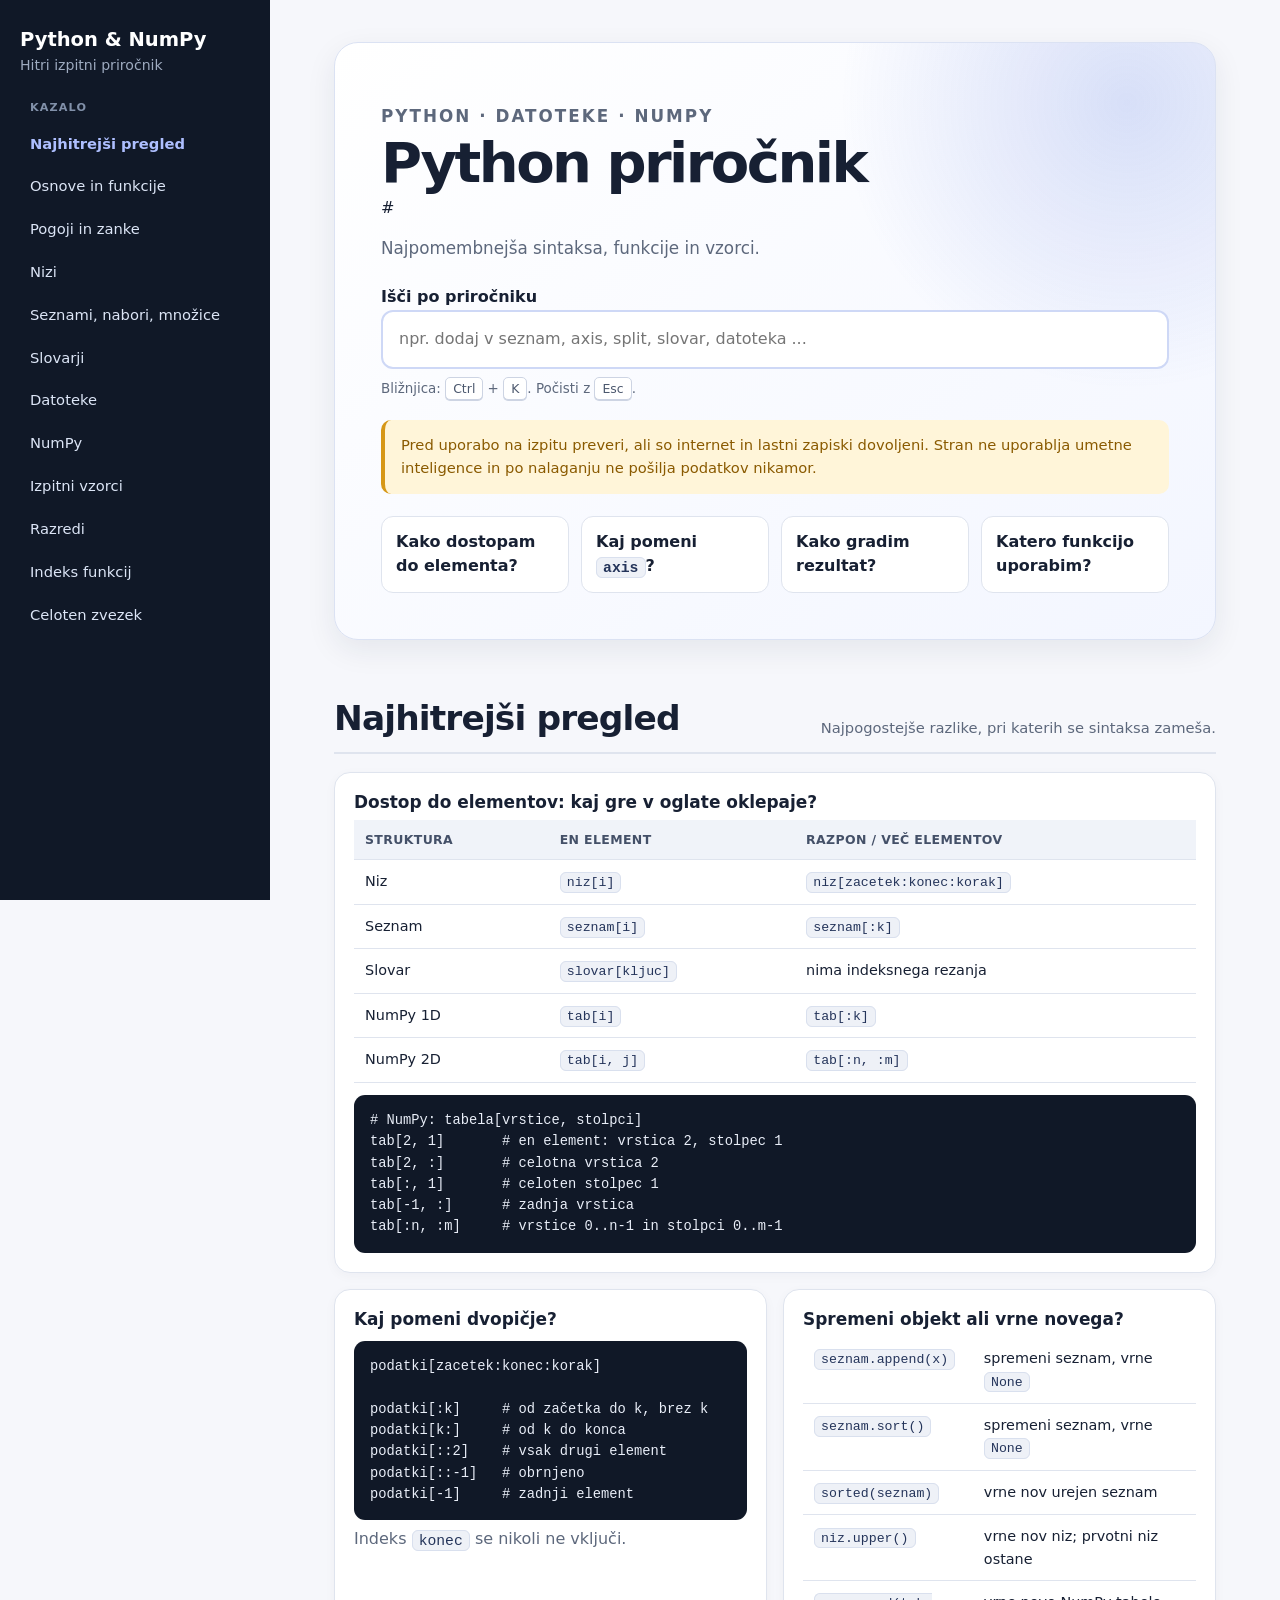
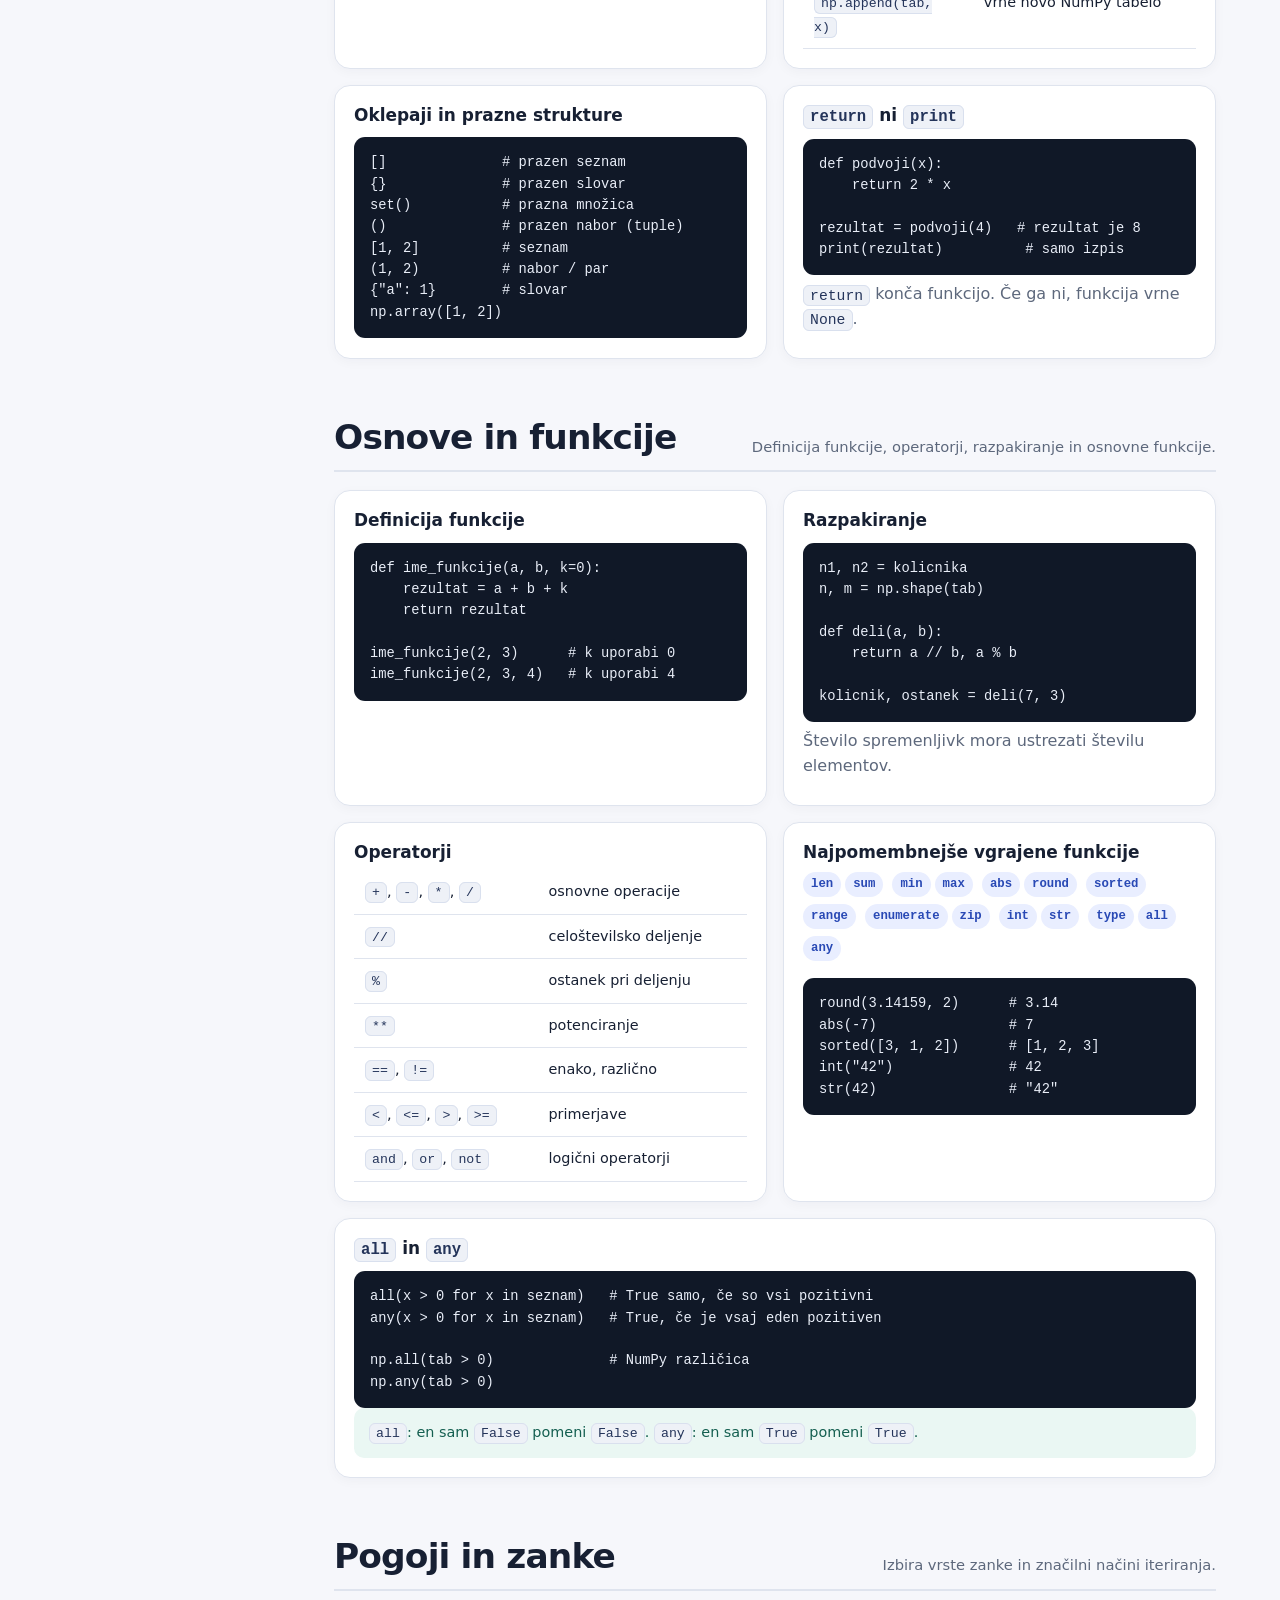
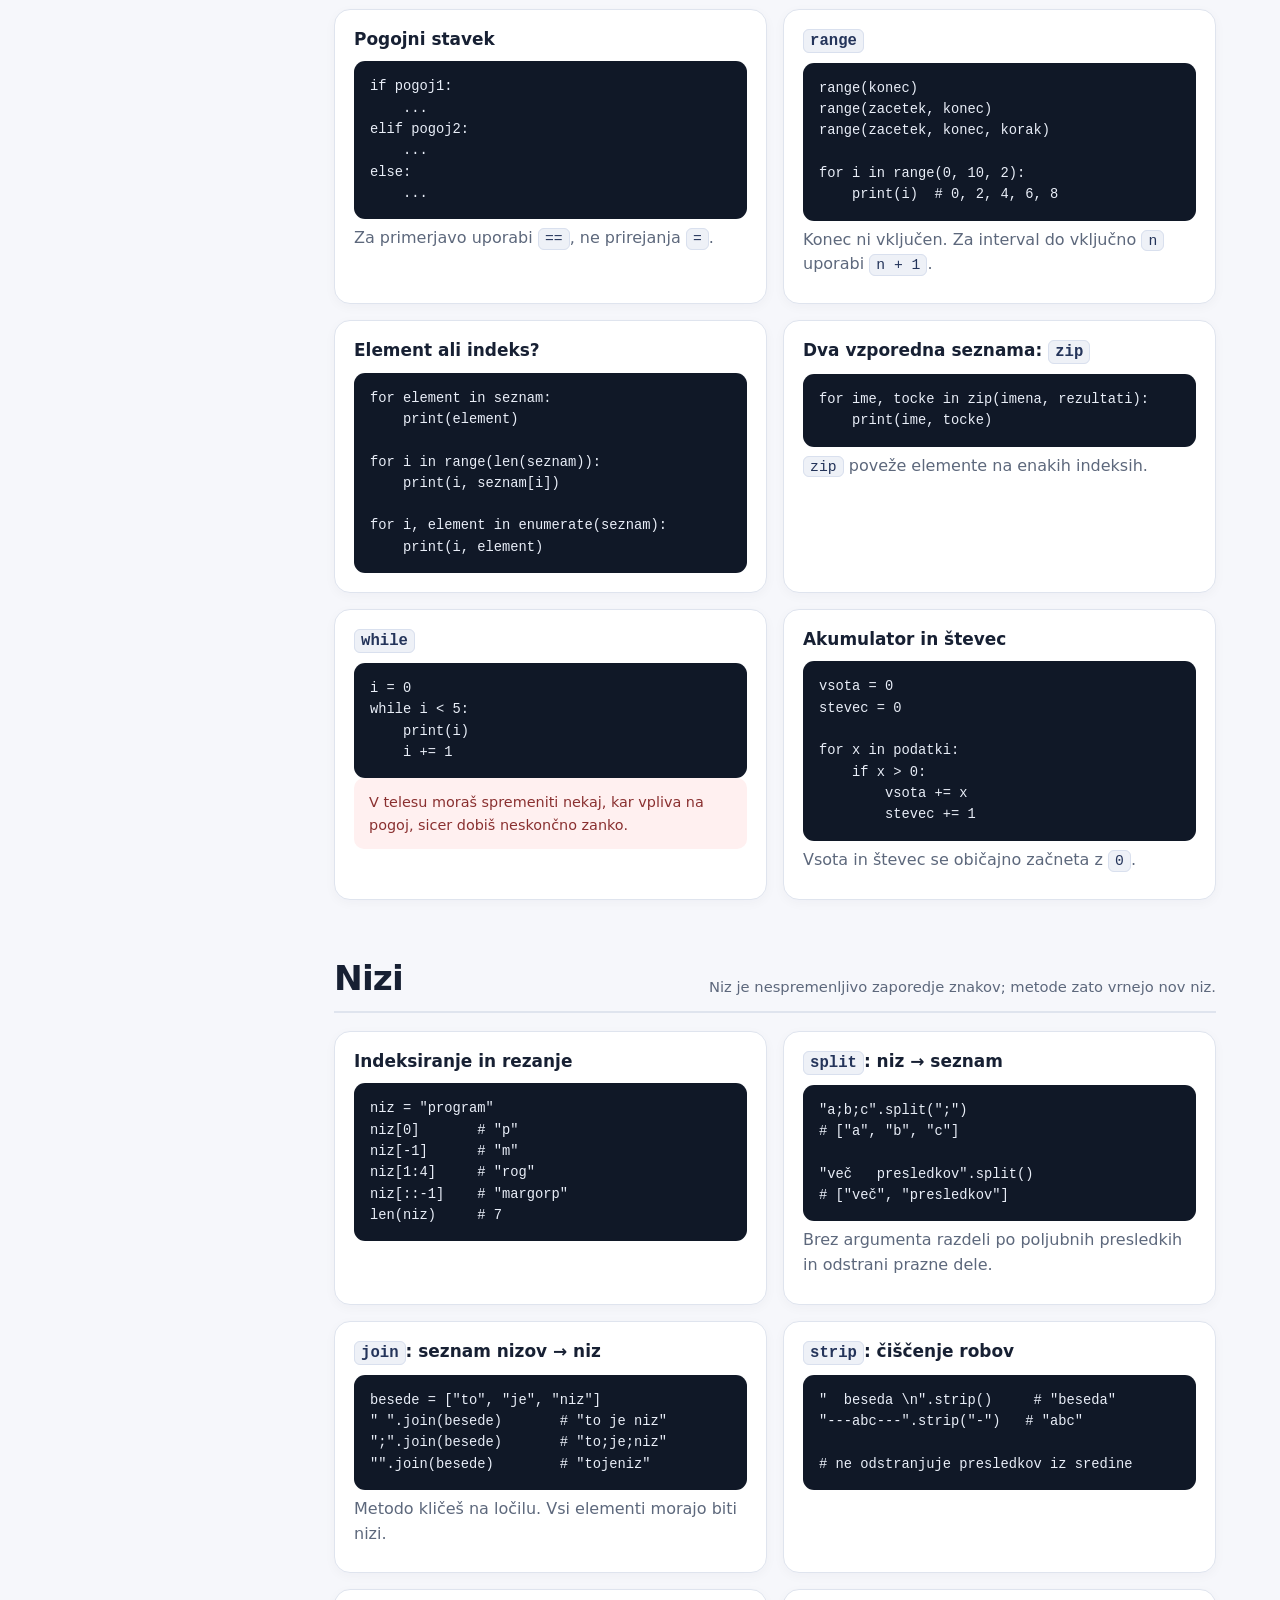
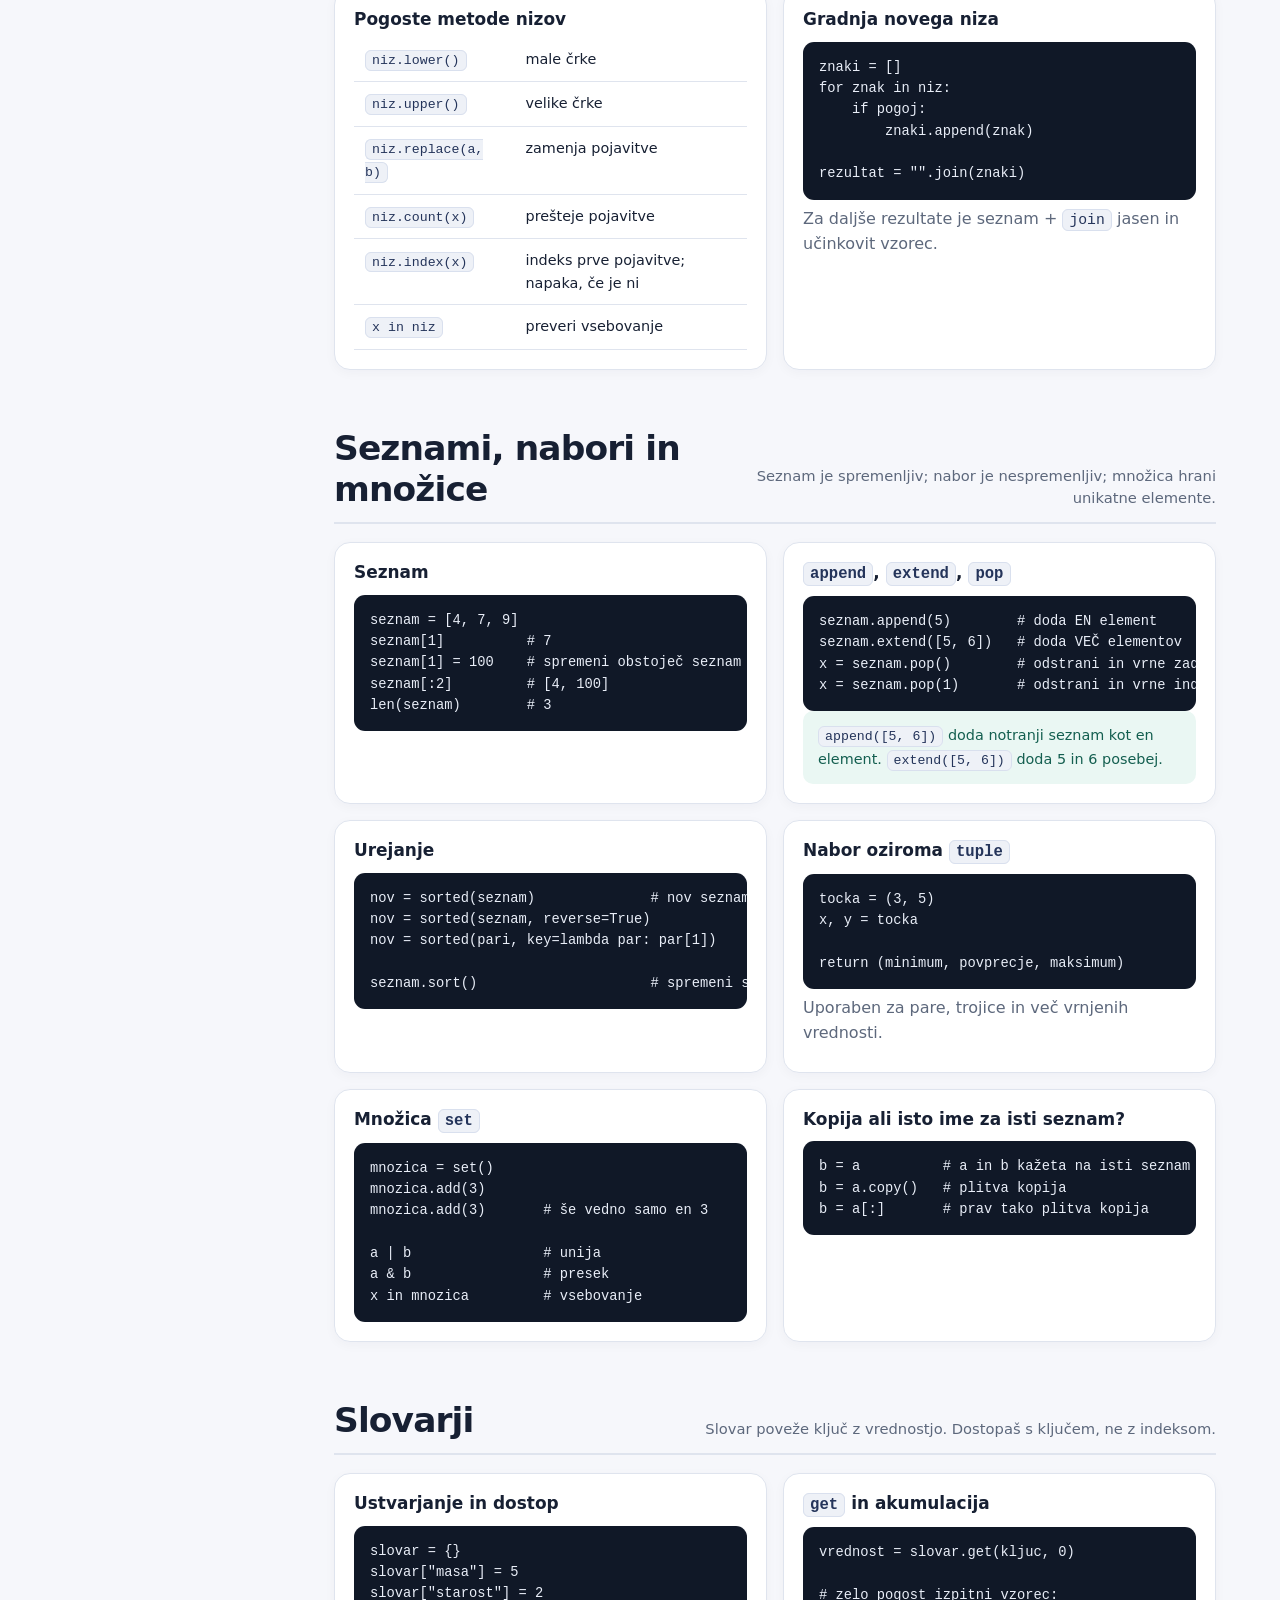
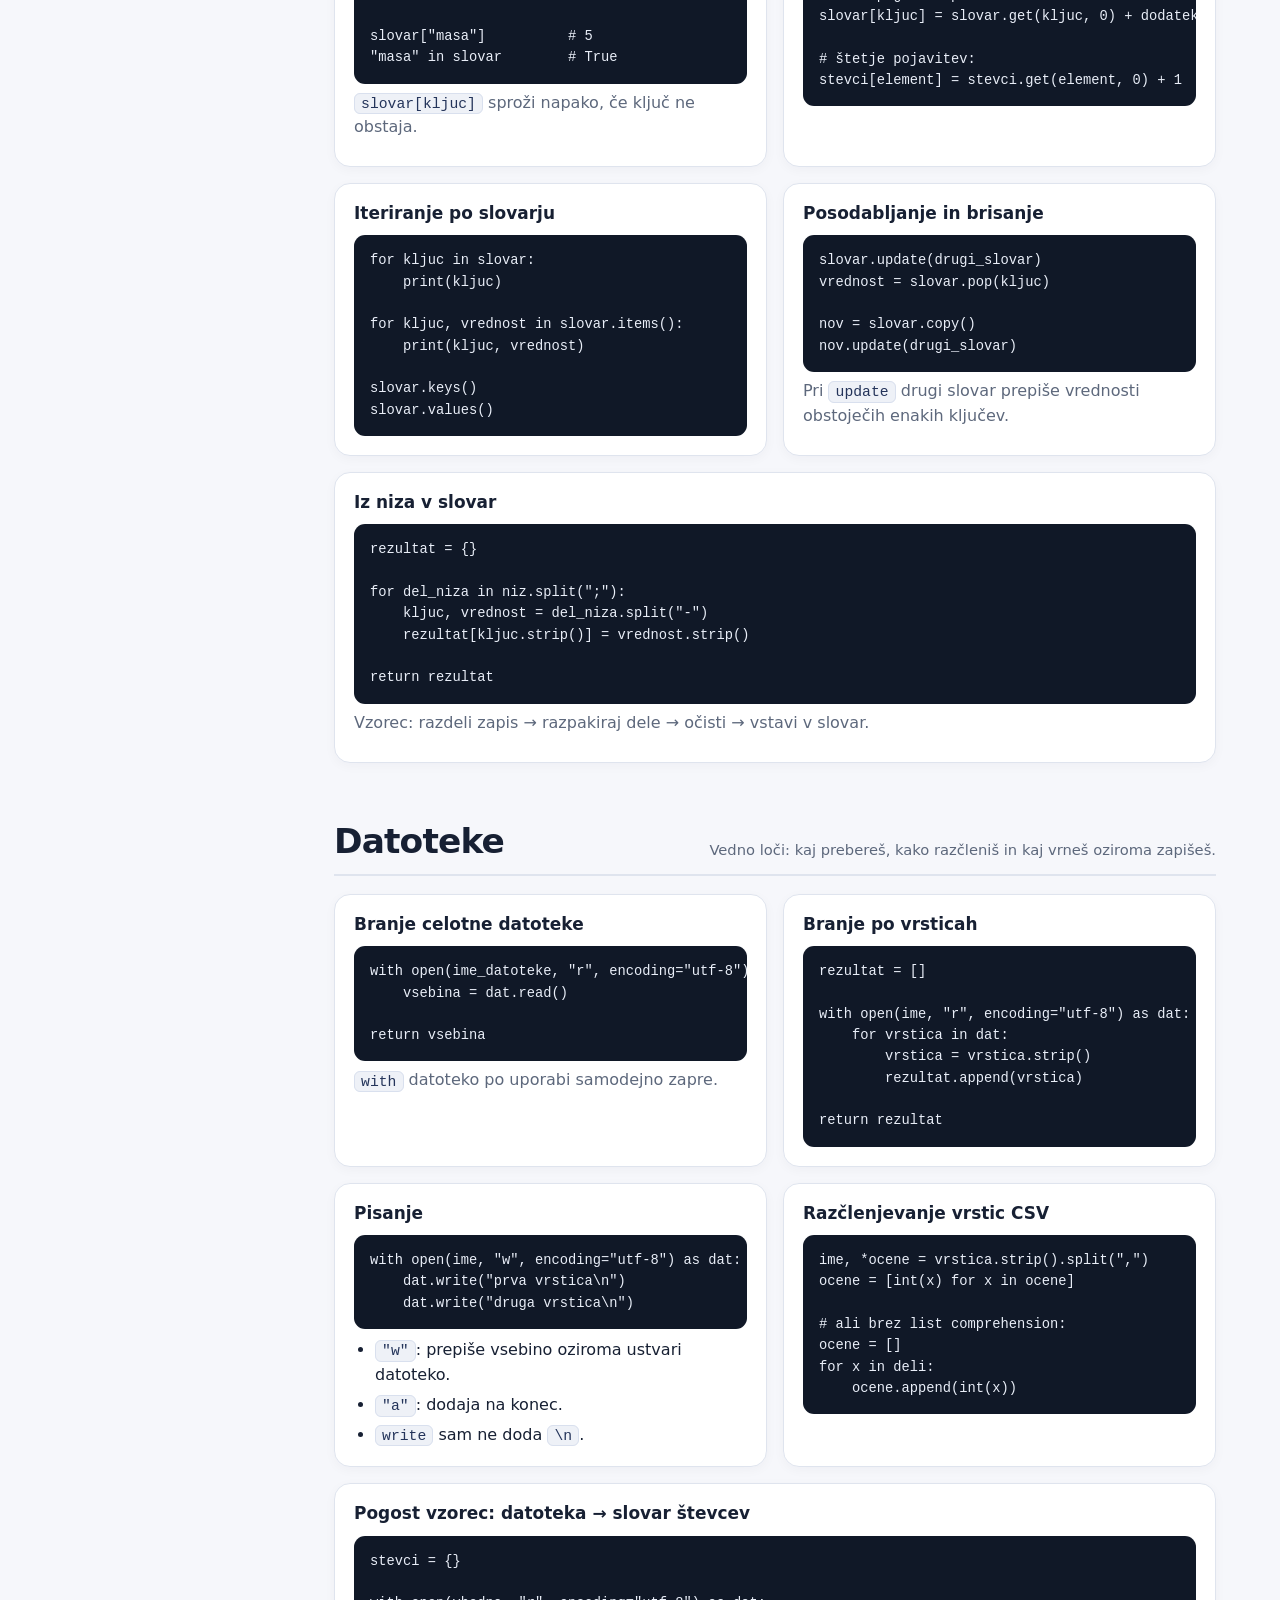
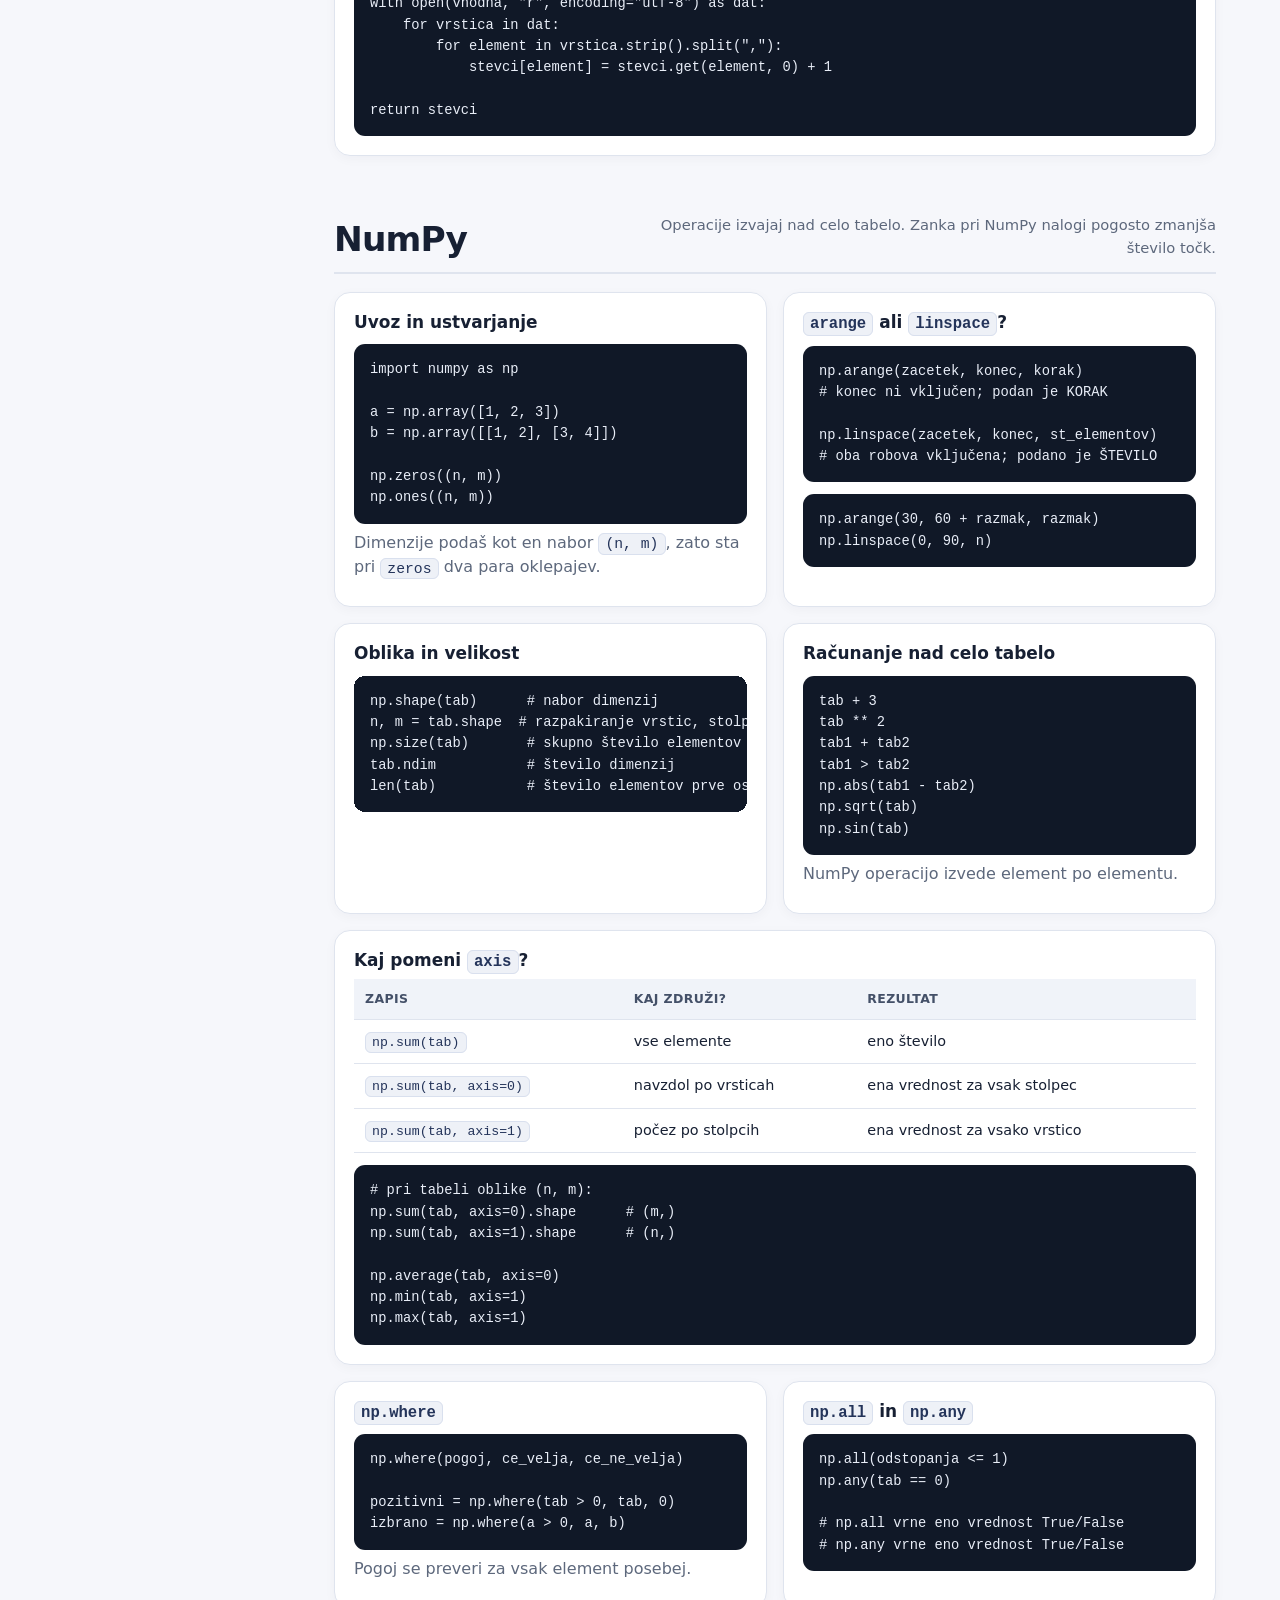
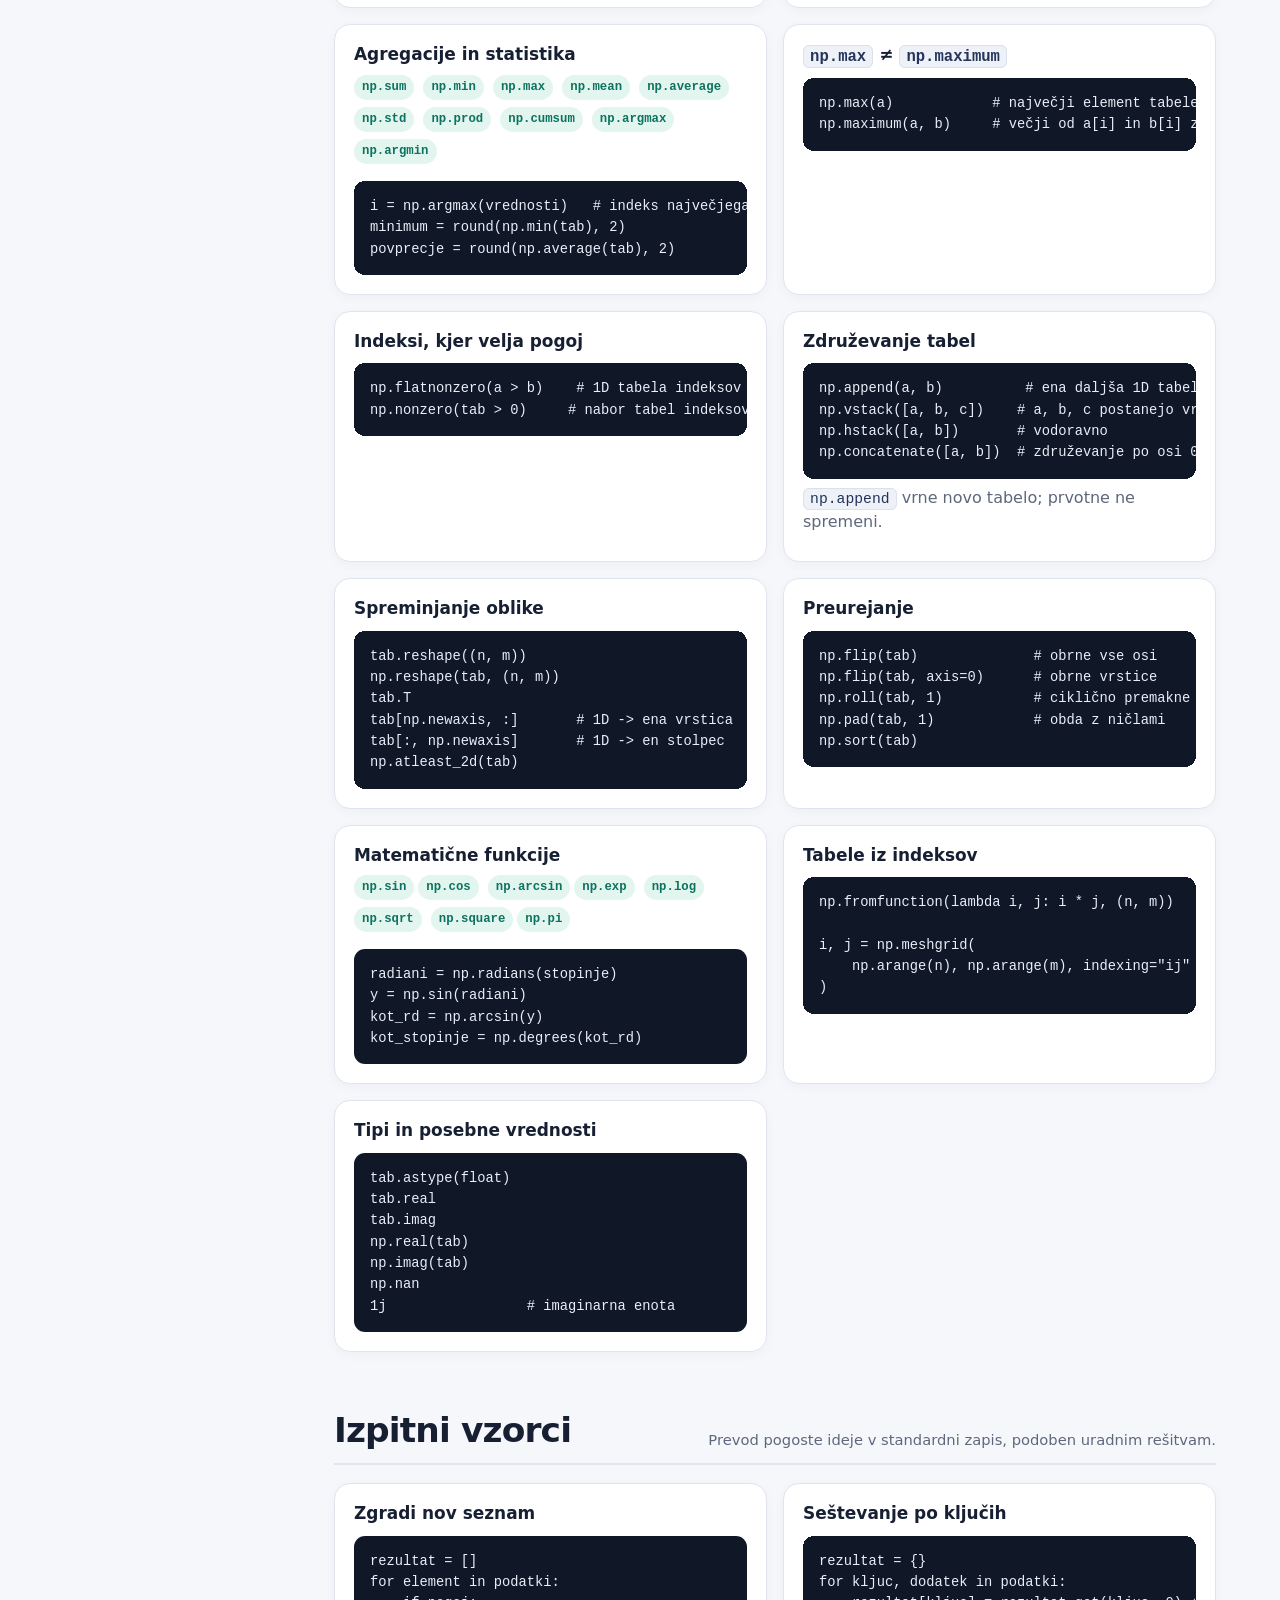
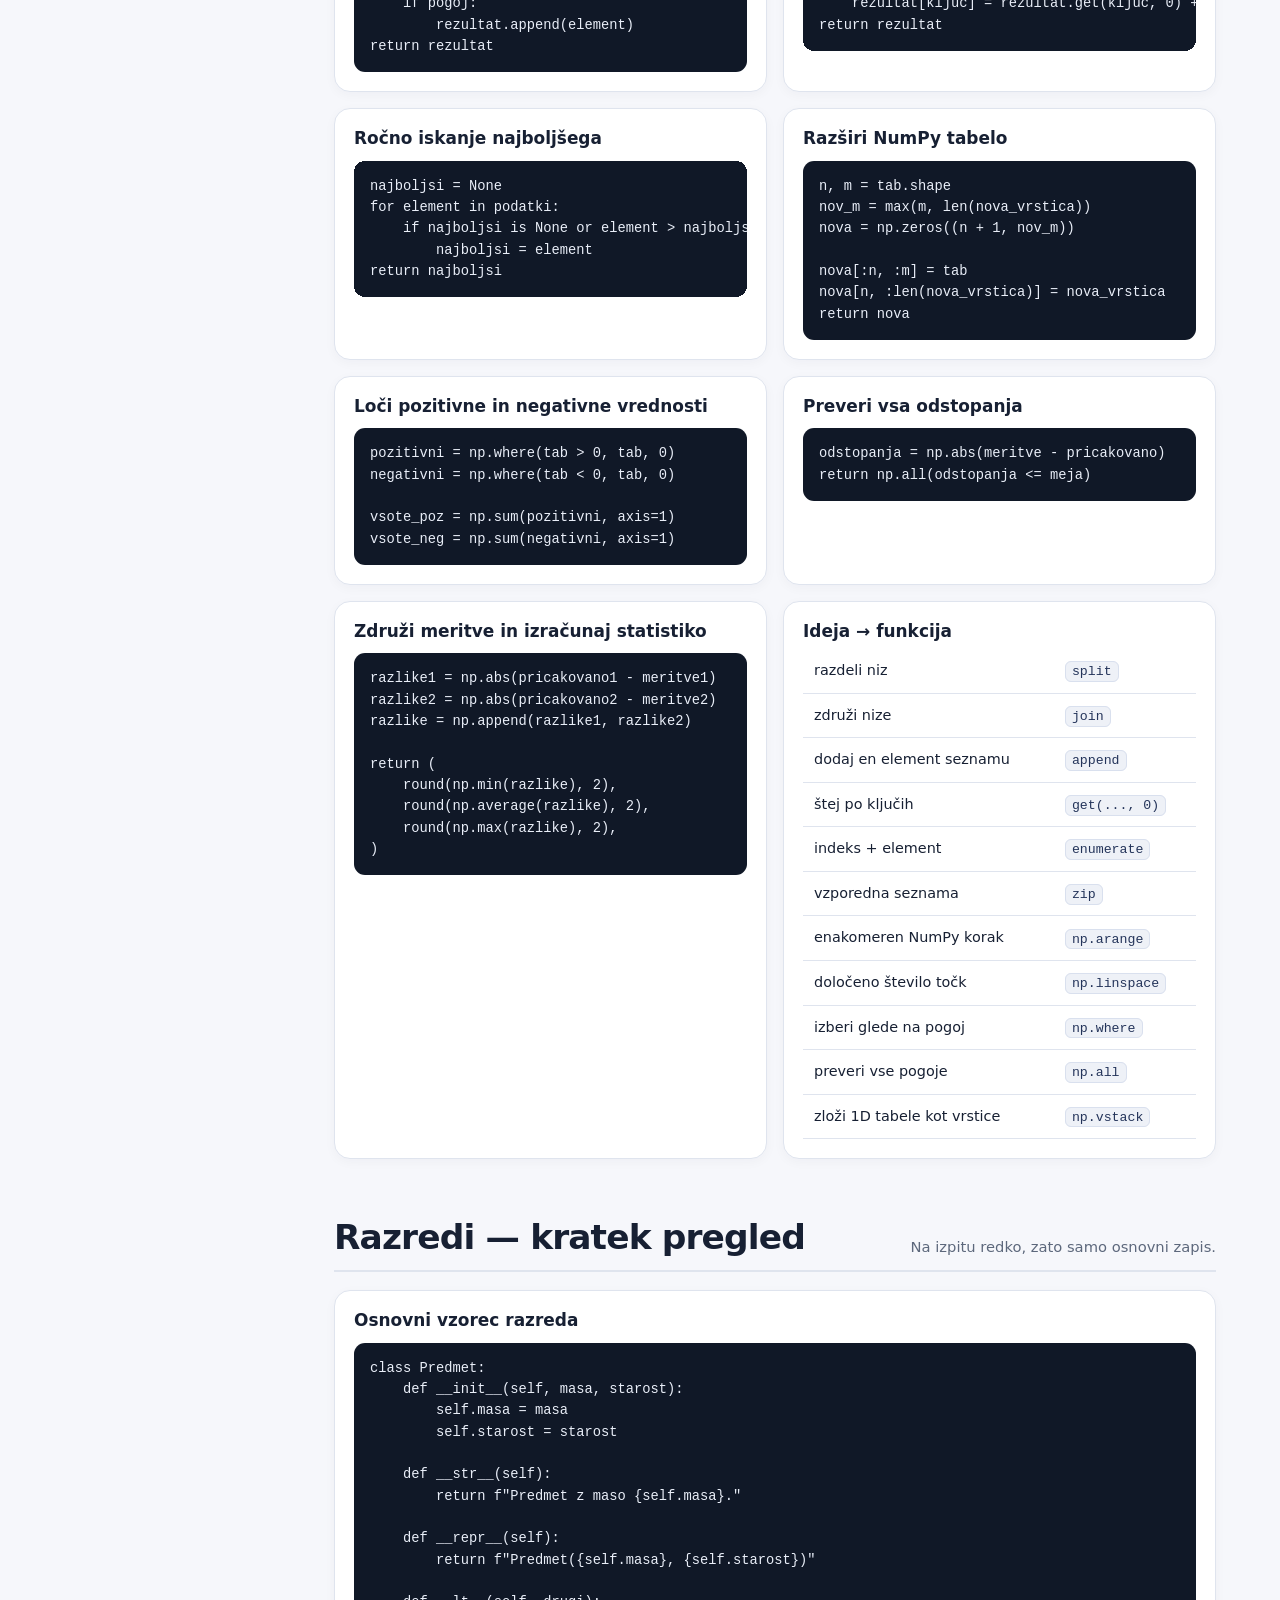
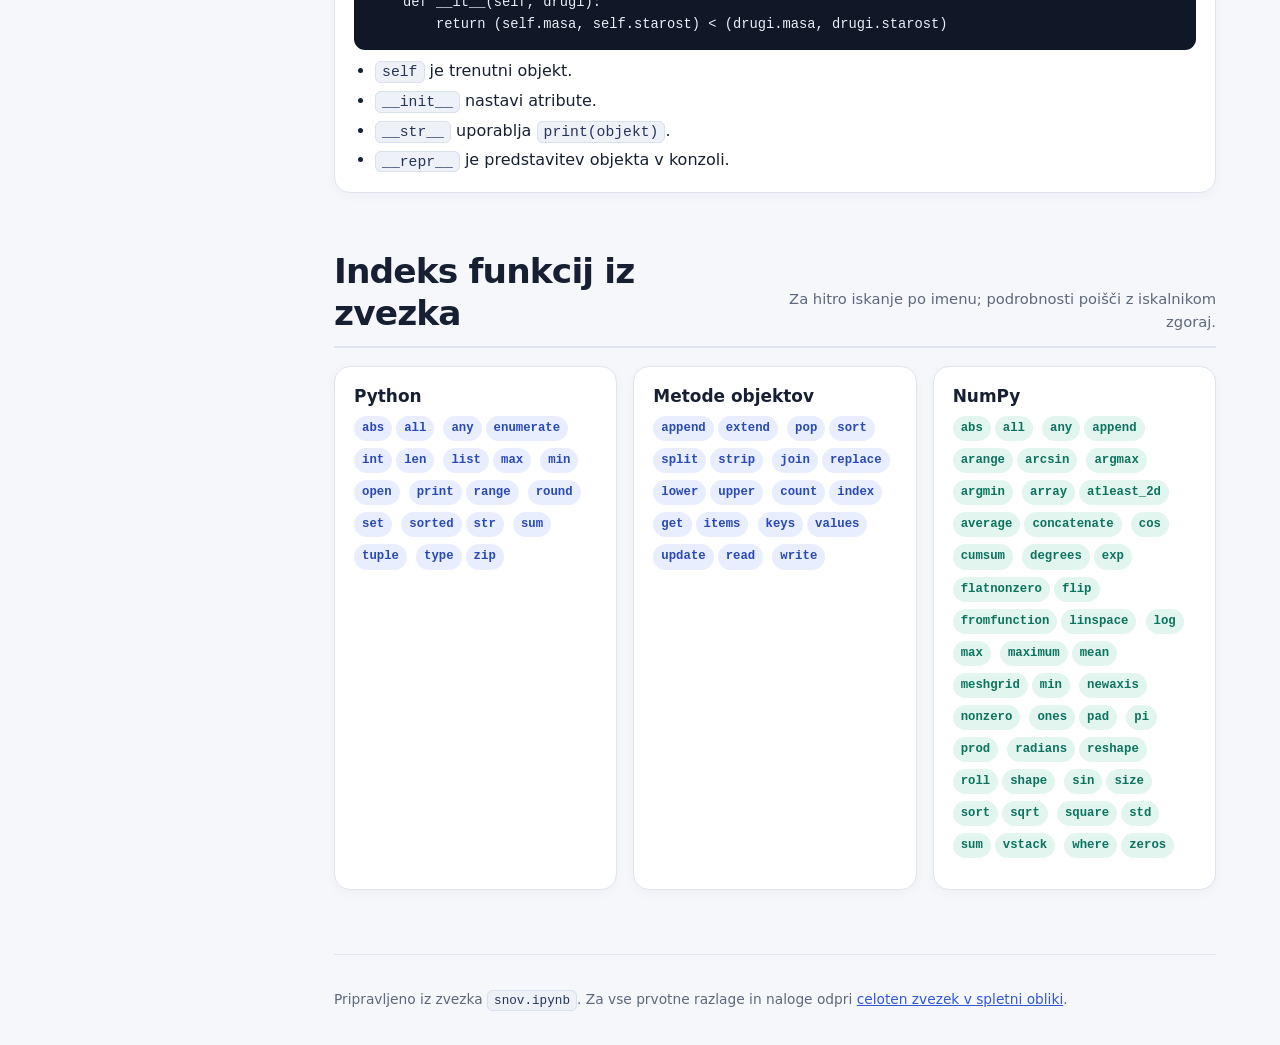
==== commit 41979ccd: "Update index.html" ====
--- a/index.html
+++ b/index.html
@@ -5,9 +5,9 @@
     <meta name="viewport" content="width=device-width, initial-scale=1" />
     <meta
       name="description"
-      content="Hiter pregled Python in NumPy sintakse za izpit."
+      content="Hiter pregled Python in NumPy sintakse."
     />
-    <title>Python & NumPy — hitri izpitni priročnik</title>
+    <title>Python & NumPy — priročnik</title>
     <link rel="stylesheet" href="styles.css" />
     <script src="app.js" defer></script>
   </head>
@@ -30,19 +30,17 @@
           <a href="#vzorci">Izpitni vzorci</a>
           <a href="#razredi">Razredi</a>
           <a href="#funkcije">Indeks funkcij</a>
-          <a href="https://nbviewer.org/github/Neja2502/python_school/blob/main/snov.ipynb">Celoten zvezek</a>
+          <a href="https://github.com/Neja2502/python_school/blob/main/snov.ipynb">Celoten zvezek</a>
         </nav>
       </aside>
 
       <main class="content">
         <header class="hero">
           <p class="eyebrow">Python · datoteke · NumPy</p>
-          <h1>Hitri izpitni priročnik</h1>
-          <p>
-            Najpomembnejša sintaksa, funkcije in vzorci iz zvezka
-            <code>snov.ipynb</code>. Namenjen je hitremu iskanju: najprej poišči
-            podatkovno strukturo, nato operacijo, ki jo želiš narediti.
-          </p>
+          <h1>Python priročnik</h1>
+        # <p>
+            Najpomembnejša sintaksa, funkcije in vzorci.
+         </p>
 
           <div class="search-wrap">
             <label for="search"><strong>Išči po priročniku</strong></label>
@@ -959,7 +957,7 @@
           <p>
             Pripravljeno iz zvezka <code>snov.ipynb</code>. Za vse prvotne razlage in
             naloge odpri
-            <a href="https://nbviewer.org/github/Neja2502/python_school/blob/main/snov.ipynb">celoten zvezek v spletni obliki</a>.
+            <a href="https://github.com/Neja2502/python_school/blob/main/snov.ipynb">celoten zvezek v spletni obliki</a>.
           </p>
         </footer>
       </main>
